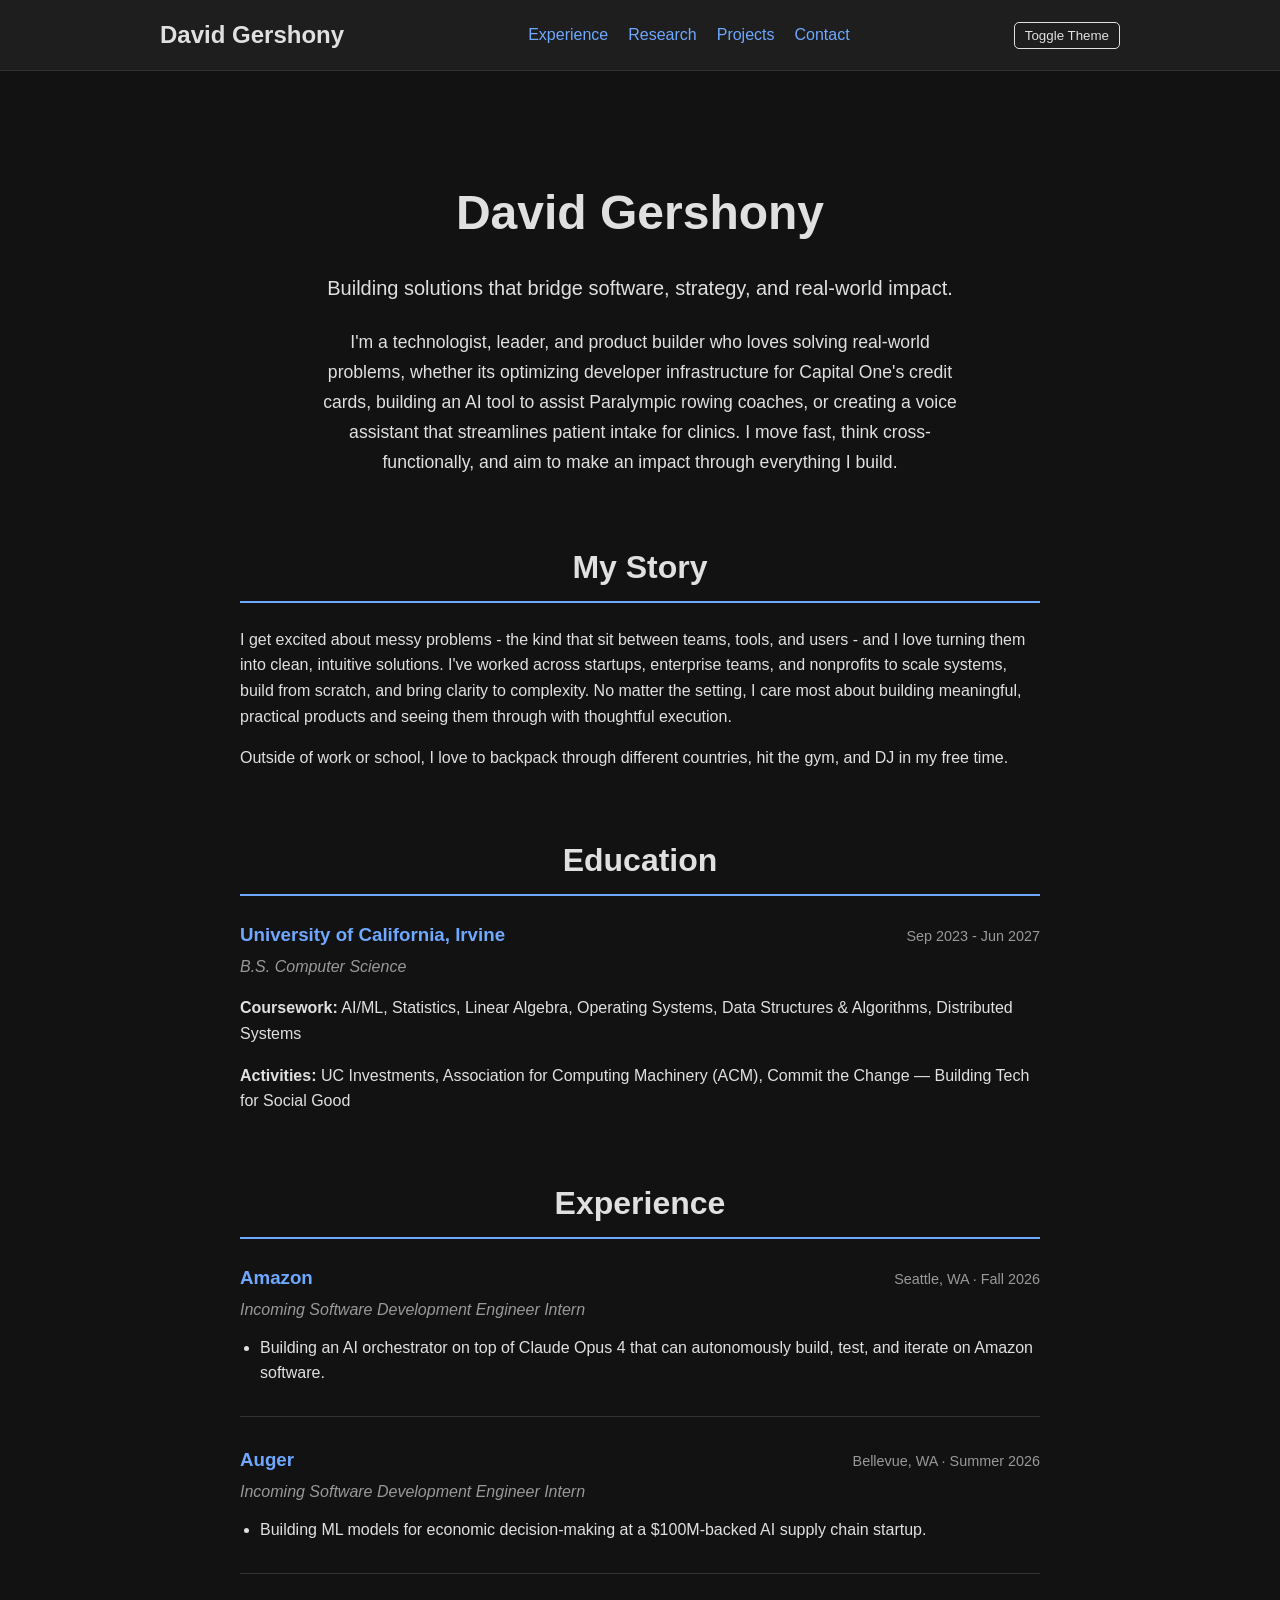
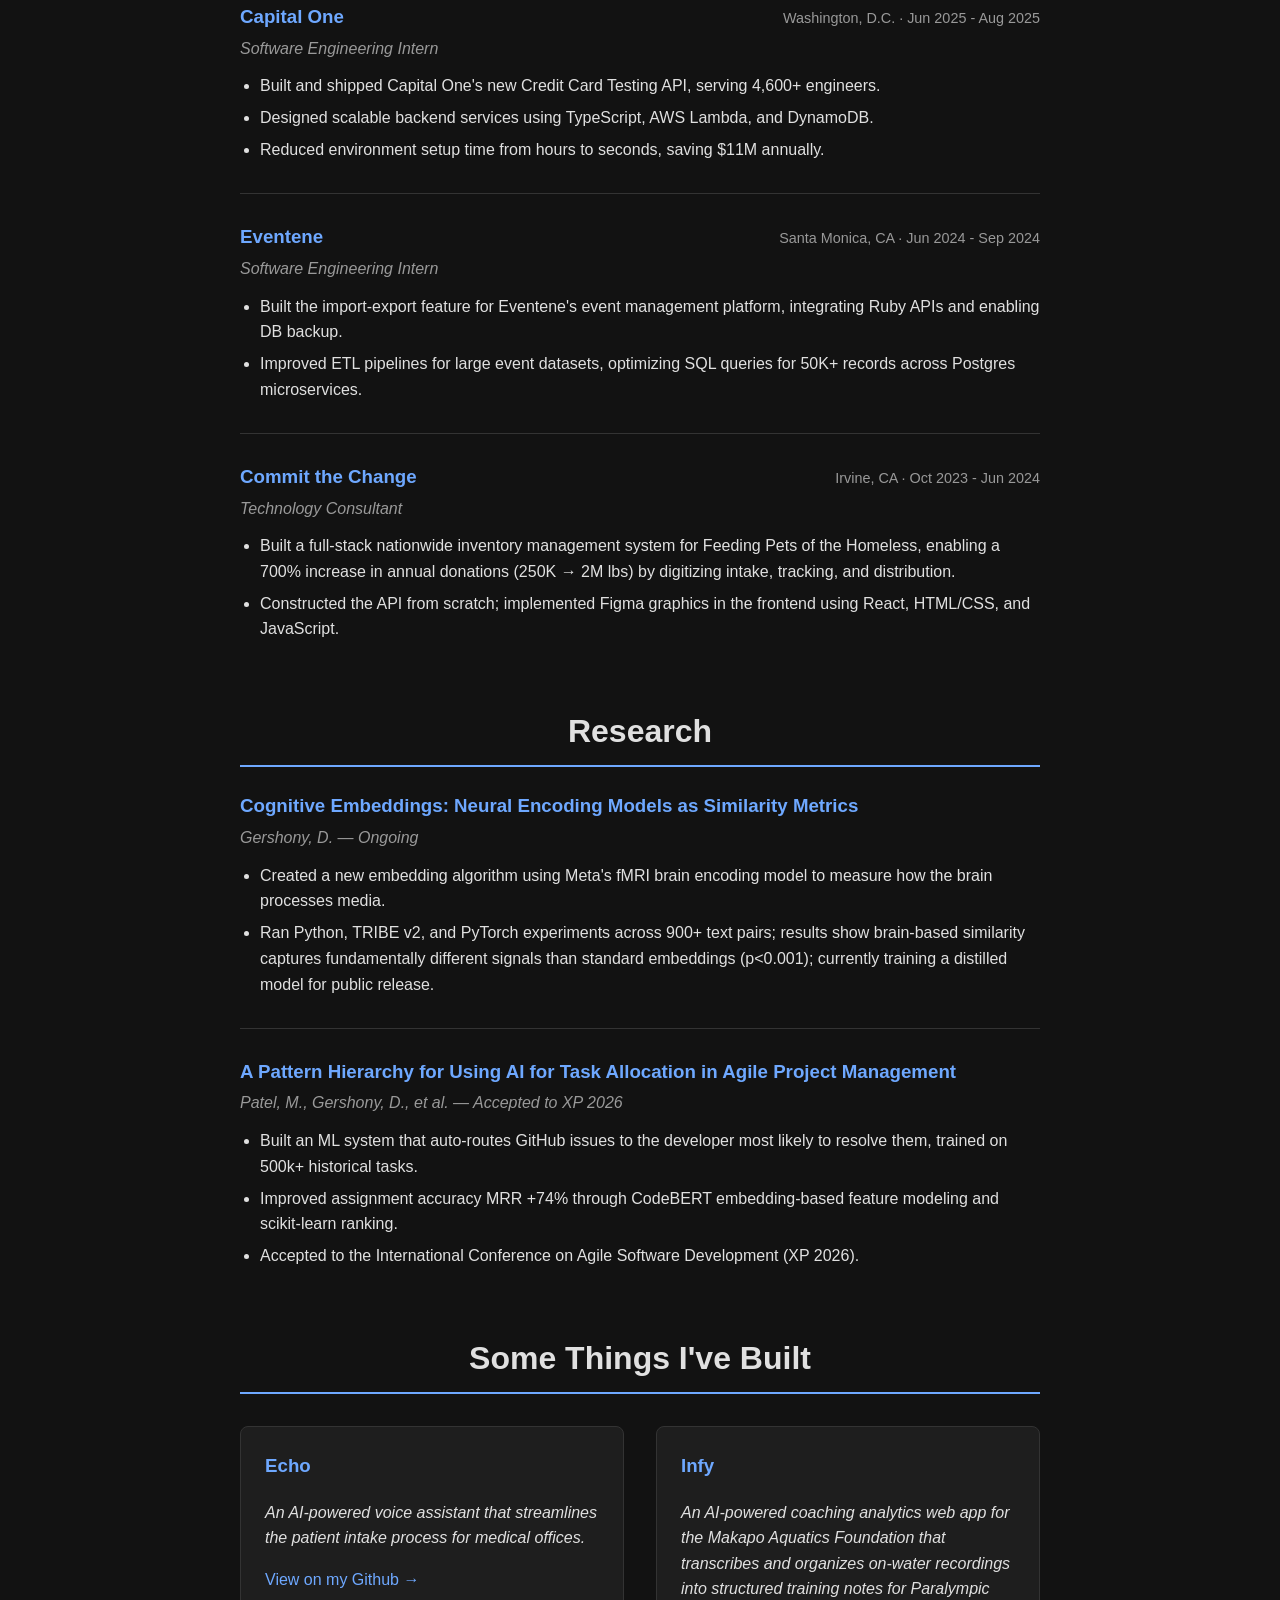
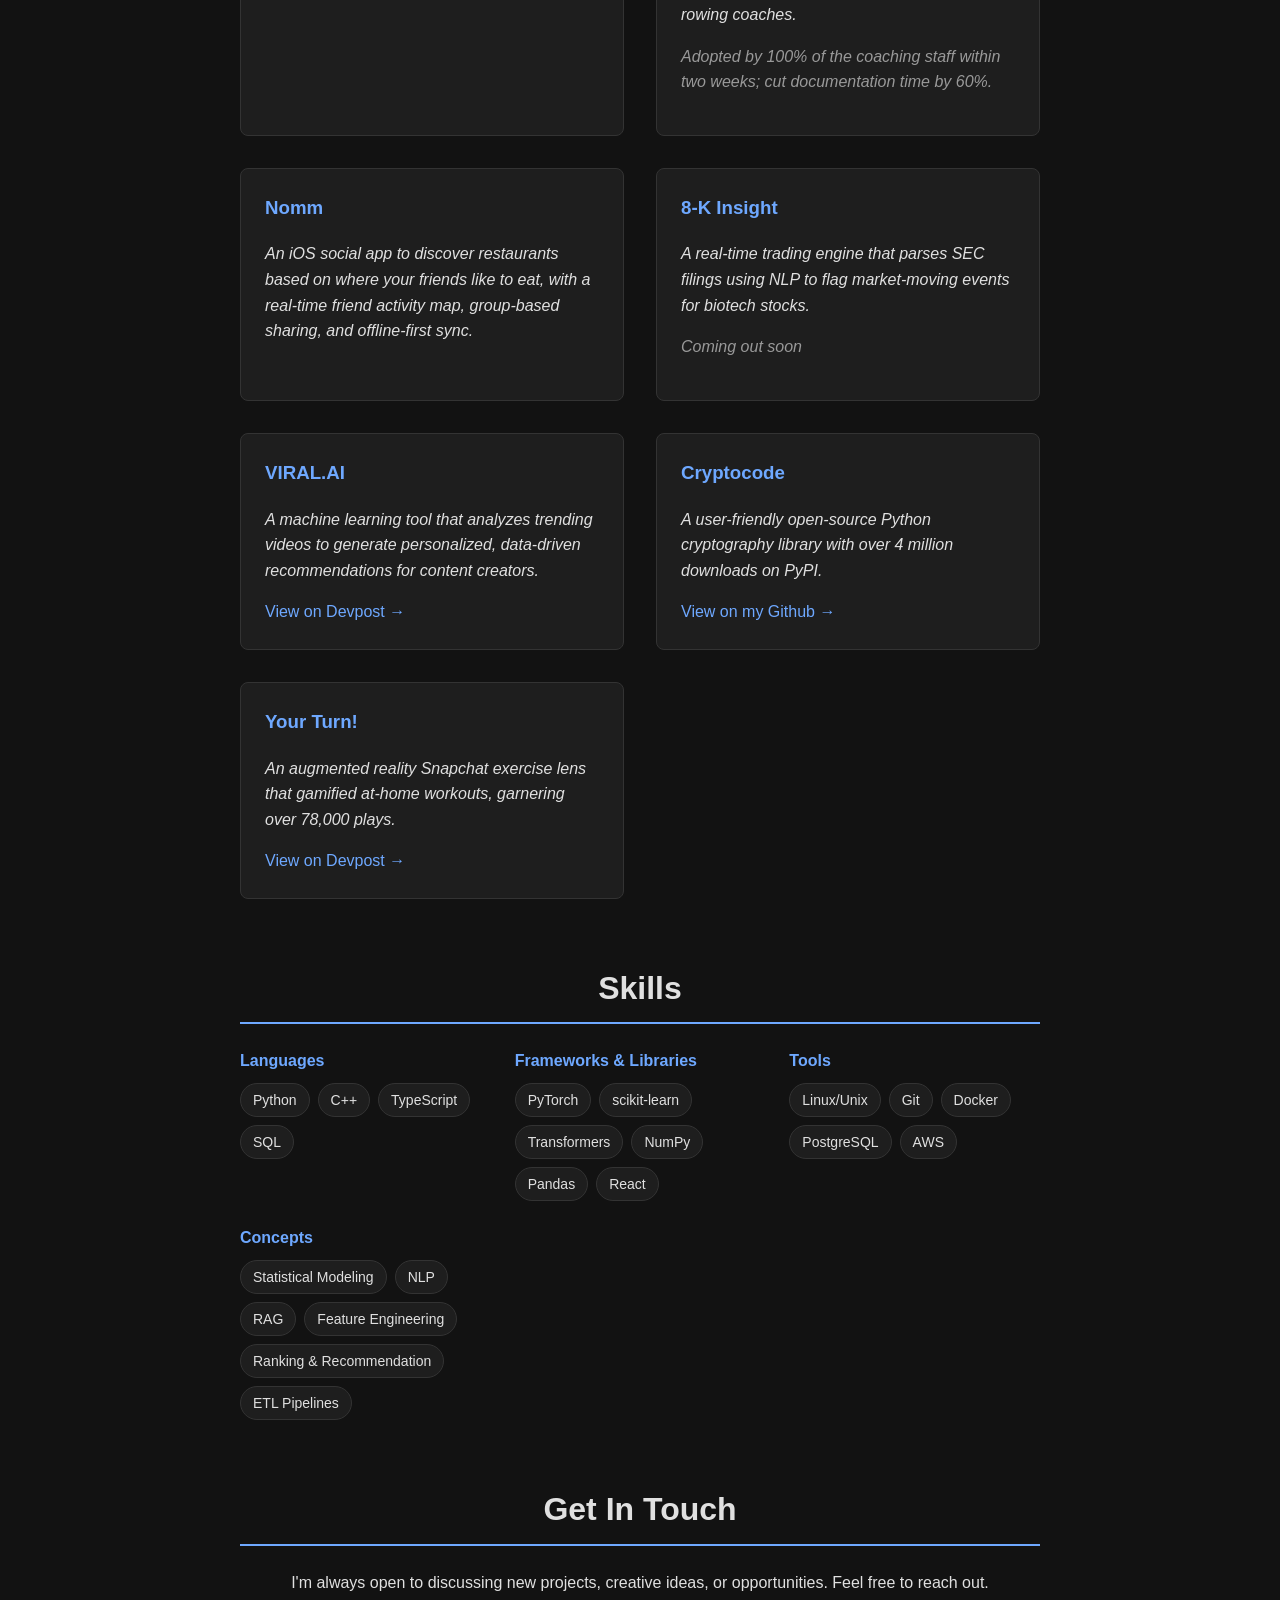
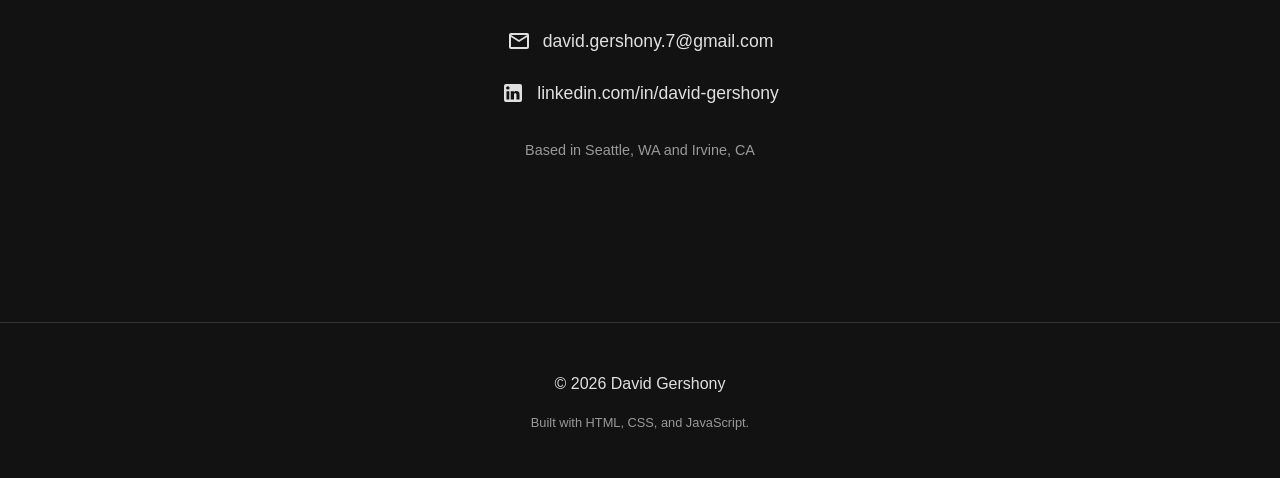
==== index.html @ 493a7b4f "add experience, research, skills sections and new project cards Co-Authored-By: Claude Opus 4.7 <nor" ====
<!DOCTYPE html>
<html lang="en" data-theme="dark">
<head>
    <meta charset="UTF-8">
    <meta name="viewport" content="width=device-width, initial-scale=1.0">
    <title>David Gershony | Home</title>
    <link rel="stylesheet" href="style.css">
</head>
<body>
    <header class="header">
        <div class="container">
            <a href="index.html" class="logo">David Gershony</a>
            <nav class="nav">
                <ul>
                    <li><a href="#experience">Experience</a></li>
                    <li><a href="#research">Research</a></li>
                    <li><a href="#projects">Projects</a></li>
                    <li><a href="#contact">Contact</a></li>
                </ul>
            </nav>
            <button id="theme-toggle" class="theme-toggle">Toggle Theme</button>
        </div>
    </header>

    <main>
        <div class="container">
            <section class="hero">
                <h1>David Gershony</h1>
                <p class="tagline">Building solutions that bridge software, strategy, and real-world impact.</p>
                <p class="summary">
                    I'm a technologist, leader, and product builder who loves solving real-world problems, whether its optimizing developer infrastructure for Capital One's credit cards, building an AI tool to assist Paralympic rowing coaches, or creating a voice assistant that streamlines patient intake for clinics. I move fast, think cross-functionally, and aim to make an impact through everything I build.
                </p>
            </section>

            <section id="about" class="about-content">
                <h2 style="text-align: center;">My Story</h2>
                <p>
                    I get excited about messy problems - the kind that sit between teams, tools, and users - and I love turning them into clean, intuitive solutions. I've worked across startups, enterprise teams, and nonprofits to scale systems, build from scratch, and bring clarity to complexity. No matter the setting, I care most about building meaningful, practical products and seeing them through with thoughtful execution.
                </p>
                <p>
                    Outside of work or school, I love to backpack through different countries, hit the gym, and DJ in my free time.
                </p>
            </section>

            <section id="education" class="education-content">
                <h2 style="text-align: center;">Education</h2>
                <div class="entry">
                    <div class="entry-header">
                        <h3>University of California, Irvine</h3>
                        <span class="entry-meta">Sep 2023 - Jun 2027</span>
                    </div>
                    <p class="entry-subhead">B.S. Computer Science</p>
                    <p><strong>Coursework:</strong> AI/ML, Statistics, Linear Algebra, Operating Systems, Data Structures &amp; Algorithms, Distributed Systems</p>
                    <p><strong>Activities:</strong> UC Investments, Association for Computing Machinery (ACM), Commit the Change &mdash; Building Tech for Social Good</p>
                </div>
            </section>

            <section id="experience" class="experience-content">
                <h2 style="text-align: center;">Experience</h2>
                <div class="entry">
                    <div class="entry-header">
                        <h3>Amazon</h3>
                        <span class="entry-meta">Seattle, WA &middot; Fall 2026</span>
                    </div>
                    <p class="entry-subhead">Incoming Software Development Engineer Intern</p>
                    <ul>
                        <li>Building an AI orchestrator on top of Claude Opus 4 that can autonomously build, test, and iterate on Amazon software.</li>
                    </ul>
                </div>
                <div class="entry">
                    <div class="entry-header">
                        <h3>Auger</h3>
                        <span class="entry-meta">Bellevue, WA &middot; Summer 2026</span>
                    </div>
                    <p class="entry-subhead">Incoming Software Development Engineer Intern</p>
                    <ul>
                        <li>Building ML models for economic decision-making at a $100M-backed AI supply chain startup.</li>
                    </ul>
                </div>
                <div class="entry">
                    <div class="entry-header">
                        <h3>Capital One</h3>
                        <span class="entry-meta">Washington, D.C. &middot; Jun 2025 - Aug 2025</span>
                    </div>
                    <p class="entry-subhead">Software Engineering Intern</p>
                    <ul>
                        <li>Built and shipped Capital One's new Credit Card Testing API, serving 4,600+ engineers.</li>
                        <li>Designed scalable backend services using TypeScript, AWS Lambda, and DynamoDB.</li>
                        <li>Reduced environment setup time from hours to seconds, saving $11M annually.</li>
                    </ul>
                </div>
                <div class="entry">
                    <div class="entry-header">
                        <h3>Eventene</h3>
                        <span class="entry-meta">Santa Monica, CA &middot; Jun 2024 - Sep 2024</span>
                    </div>
                    <p class="entry-subhead">Software Engineering Intern</p>
                    <ul>
                        <li>Built the import-export feature for Eventene's event management platform, integrating Ruby APIs and enabling DB backup.</li>
                        <li>Improved ETL pipelines for large event datasets, optimizing SQL queries for 50K+ records across Postgres microservices.</li>
                    </ul>
                </div>
                <div class="entry">
                    <div class="entry-header">
                        <h3>Commit the Change</h3>
                        <span class="entry-meta">Irvine, CA &middot; Oct 2023 - Jun 2024</span>
                    </div>
                    <p class="entry-subhead">Technology Consultant</p>
                    <ul>
                        <li>Built a full-stack nationwide inventory management system for Feeding Pets of the Homeless, enabling a 700% increase in annual donations (250K &rarr; 2M lbs) by digitizing intake, tracking, and distribution.</li>
                        <li>Constructed the API from scratch; implemented Figma graphics in the frontend using React, HTML/CSS, and JavaScript.</li>
                    </ul>
                </div>
            </section>

            <section id="research" class="research-content">
                <h2 style="text-align: center;">Research</h2>
                <div class="entry">
                    <h3>Cognitive Embeddings: Neural Encoding Models as Similarity Metrics</h3>
                    <p class="entry-subhead">Gershony, D. &mdash; Ongoing</p>
                    <ul>
                        <li>Created a new embedding algorithm using Meta's fMRI brain encoding model to measure how the brain processes media.</li>
                        <li>Ran Python, TRIBE v2, and PyTorch experiments across 900+ text pairs; results show brain-based similarity captures fundamentally different signals than standard embeddings (p&lt;0.001); currently training a distilled model for public release.</li>
                    </ul>
                </div>
                <div class="entry">
                    <h3>A Pattern Hierarchy for Using AI for Task Allocation in Agile Project Management</h3>
                    <p class="entry-subhead">Patel, M., Gershony, D., et al. &mdash; Accepted to XP 2026</p>
                    <ul>
                        <li>Built an ML system that auto-routes GitHub issues to the developer most likely to resolve them, trained on 500k+ historical tasks.</li>
                        <li>Improved assignment accuracy MRR +74% through CodeBERT embedding-based feature modeling and scikit-learn ranking.</li>
                        <li>Accepted to the International Conference on Agile Software Development (XP 2026).</li>
                    </ul>
                </div>
            </section>

            <section id="projects" class="projects-content">
                <h2 style="text-align: center;">Some Things I've Built</h2>
                <div class="project-grid">
                    <div class="project-card">
                        <h3>Echo</h3>
                        <p class="impact">An AI-powered voice assistant that streamlines the patient intake process for medical offices.</p>
                        <a href="https://github.com/gdavid7/echo" target="_blank">View on my Github &rarr;</a>
                    </div>
                    <div class="project-card">
                        <h3>Infy</h3>
                        <p class="impact">An AI-powered coaching analytics web app for the Makapo Aquatics Foundation that transcribes and organizes on-water recordings into structured training notes for Paralympic rowing coaches.</p>
                        <p><em>Adopted by 100% of the coaching staff within two weeks; cut documentation time by 60%.</em></p>
                    </div>
                    <div class="project-card">
                        <h3>Nomm</h3>
                        <p class="impact">An iOS social app to discover restaurants based on where your friends like to eat, with a real-time friend activity map, group-based sharing, and offline-first sync.</p>
                    </div>
                    <div class="project-card">
                        <h3>8-K Insight</h3>
                        <p class="impact">A real-time trading engine that parses SEC filings using NLP to flag market-moving events for biotech stocks.</p>
                        <p><em>Coming out soon</em></p>
                    </div>
                    <div class="project-card">
                        <h3>VIRAL.AI</h3>
                        <p class="impact">A machine learning tool that analyzes trending videos to generate personalized, data-driven recommendations for content creators.</p>
                        <a href="https://devpost.com/software/viral-ai" target="_blank">View on Devpost &rarr;</a>
                    </div>
                    <div class="project-card">
                        <h3>Cryptocode</h3>
                        <p class="impact">A user-friendly open-source Python cryptography library with over 4 million downloads on PyPI.</p>
                        <a href="https://github.com/gdavid7/cryptocode" target="_blank">View on my Github &rarr;</a>
                    </div>
                    <div class="project-card">
                        <h3>Your Turn!</h3>
                        <p class="impact">An augmented reality Snapchat exercise lens that gamified at-home workouts, garnering over 78,000 plays.</p>
                        <a href="https://devpost.com/software/your-turn-t8azpw" target="_blank">View on Devpost &rarr;</a>
                    </div>
                </div>
            </section>

            <section id="skills" class="skills-content">
                <h2 style="text-align: center;">Skills</h2>
                <div class="skills-groups">
                    <div class="skills-group">
                        <h4>Languages</h4>
                        <div class="skill-tags">
                            <span class="skill-tag">Python</span>
                            <span class="skill-tag">C++</span>
                            <span class="skill-tag">TypeScript</span>
                            <span class="skill-tag">SQL</span>
                        </div>
                    </div>
                    <div class="skills-group">
                        <h4>Frameworks &amp; Libraries</h4>
                        <div class="skill-tags">
                            <span class="skill-tag">PyTorch</span>
                            <span class="skill-tag">scikit-learn</span>
                            <span class="skill-tag">Transformers</span>
                            <span class="skill-tag">NumPy</span>
                            <span class="skill-tag">Pandas</span>
                            <span class="skill-tag">React</span>
                        </div>
                    </div>
                    <div class="skills-group">
                        <h4>Tools</h4>
                        <div class="skill-tags">
                            <span class="skill-tag">Linux/Unix</span>
                            <span class="skill-tag">Git</span>
                            <span class="skill-tag">Docker</span>
                            <span class="skill-tag">PostgreSQL</span>
                            <span class="skill-tag">AWS</span>
                        </div>
                    </div>
                    <div class="skills-group">
                        <h4>Concepts</h4>
                        <div class="skill-tags">
                            <span class="skill-tag">Statistical Modeling</span>
                            <span class="skill-tag">NLP</span>
                            <span class="skill-tag">RAG</span>
                            <span class="skill-tag">Feature Engineering</span>
                            <span class="skill-tag">Ranking &amp; Recommendation</span>
                            <span class="skill-tag">ETL Pipelines</span>
                        </div>
                    </div>
                </div>
            </section>

            <section id="contact" class="contact-content" style="text-align: center;">
                <h2>Get In Touch</h2>
                <p>I'm always open to discussing new projects, creative ideas, or opportunities. Feel free to reach out.</p>
                <div class="contact-links">
                    <a href="mailto:david.gershony.7@gmail.com" class="contact-link" aria-label="Email">
                        <svg viewBox="0 0 24 24" fill="currentColor" width="24" height="24">
                            <path d="M22 6C22 4.9 21.1 4 20 4H4C2.9 4 2 4.9 2 6V18C2 19.1 2.9 20 4 20H20C21.1 20 22 19.1 22 18V6ZM20 6L12 11L4 6H20ZM20 18H4V8L12 13L20 8V18Z"></path>
                        </svg>
                        <span>david.gershony.7@gmail.com</span>
                    </a>
                    <a href="https://linkedin.com/in/david-gershony" target="_blank" class="contact-link" aria-label="LinkedIn">
                        <svg viewBox="0 0 24 24" fill="currentColor" width="24" height="24">
                            <path d="M19 3A2 2 0 0 1 21 5V19A2 2 0 0 1 19 21H5A2 2 0 0 1 3 19V5A2 2 0 0 1 5 3H19M18.5 18.5V13.2A3.26 3.26 0 0 0 15.24 9.94C14.39 9.94 13.4 10.46 13 11.18V10.13H9.75V18.5H13V13.57C13 12.8 13.44 12.25 14.2 12.25C14.96 12.25 15.5 12.8 15.5 13.57V18.5H18.5M6.88 8.56A1.68 1.68 0 0 0 8.56 6.88C8.56 6 7.76 5.19 6.88 5.19C6 5.19 5.19 6 5.19 6.88C5.19 7.76 6 8.56 6.88 8.56M8.27 18.5V10.13H5.5V18.5H8.27Z"></path>
                        </svg>
                        <span>linkedin.com/in/david-gershony</span>
                    </a>
                </div>
                <p class="based-in">Based in Seattle, WA and Irvine, CA</p>
            </section>
        </div>
    </main>

    <footer>
        <div class="container">
            <p>&copy; 2026 David Gershony</p>
            <p class="meta-footer">Built with HTML, CSS, and JavaScript.</p>
        </div>
    </footer>

    <script src="script.js"></script>
</body>
</html>
---- style.css ----
/* General Body Styles */
body {
    font-family: -apple-system, BlinkMacSystemFont, "Segoe UI", Roboto, "Helvetica Neue", Arial, sans-serif;
    line-height: 1.6;
    margin: 0;
    padding: 0;
    background-color: var(--bg-color);
    color: var(--text-color);
    transition: background-color 0.3s, color 0.3s;
}

/* Light/Dark Mode Color Variables */
:root {
    --bg-color: #ffffff;
    --text-color: #333333;
    --muted-text-color: #6c757d;
    --header-bg: #f8f9fa;
    --header-border: #dee2e6;
    --link-color: #007bff;
    --link-hover-color: #0056b3;
    --card-bg: #ffffff;
    --card-border: #e9ecef;
}

[data-theme="dark"] {
    --bg-color: #121212;
    --text-color: #e0e0e0;
    --muted-text-color: #999999;
    --header-bg: #1e1e1e;
    --header-border: #333333;
    --link-color: #6ea8ff;
    --link-hover-color: #9ecaff;
    --card-bg: #1e1e1e;
    --card-border: #333333;
}

/* Container */
.container {
    max-width: 960px;
    margin: 0 auto;
    padding: 0 20px;
}

/* Header and Navigation */
.header {
    background-color: var(--header-bg);
    border-bottom: 1px solid var(--header-border);
    padding: 1rem 0;
    position: sticky;
    top: 0;
    z-index: 1000;
}

.header .container {
    display: flex;
    justify-content: space-between;
    align-items: center;
}

.logo {
    font-size: 1.5rem;
    font-weight: bold;
    text-decoration: none;
    color: var(--text-color);
}

.nav ul {
    margin: 0;
    padding: 0;
    list-style: none;
    display: flex;
}

.nav li {
    margin-left: 20px;
}

.nav a {
    text-decoration: none;
    color: var(--link-color);
    font-weight: 500;
    transition: color 0.2s;
}

.nav a:hover,
.nav a.active {
    color: var(--link-hover-color);
    text-decoration: underline;
}

/* Theme Toggle */
.theme-toggle {
    background: none;
    border: 1px solid var(--text-color);
    color: var(--text-color);
    cursor: pointer;
    border-radius: 5px;
    padding: 5px 10px;
}

/* Main Content */
main {
    padding: 4rem 0;
}

.hero {
    text-align: center;
    max-width: 700px;
    margin: 0 auto;
}

.hero h1 {
    font-size: 3rem;
    margin-bottom: 0.5rem;
}

.hero .tagline {
    font-size: 1.25rem;
    font-weight: 300;
    color: var(--text-color);
    margin-bottom: 1.5rem;
}

.hero .summary {
    font-size: 1.1rem;
    line-height: 1.7;
    max-width: 650px;
    margin-left: auto;
    margin-right: auto;
}

/* Project Cards */
.project-grid {
    display: grid;
    grid-template-columns: repeat(auto-fit, minmax(300px, 1fr));
    gap: 2rem;
    margin-top: 2rem;
}

.project-card {
    background-color: var(--card-bg);
    border: 1px solid var(--card-border);
    border-radius: 8px;
    padding: 1.5rem;
    transition: transform 0.2s, box-shadow 0.2s;
}

.project-card:hover {
    transform: translateY(-5px);
    box-shadow: 0 4px 12px rgba(0,0,0,0.1);
}

.project-card h3 {
    margin-top: 0;
    color: var(--link-color);
}

.project-card .impact {
    font-style: italic;
    margin-bottom: 1rem;
}

.project-card a {
    text-decoration: none;
    color: var(--link-color);
}

.project-card p > em {
    color: var(--muted-text-color);
}

/* Section layout */
.about-content,
.projects-content,
.contact-content,
.education-content,
.experience-content,
.research-content,
.skills-content {
    max-width: 800px;
    margin: 4rem auto;
}

.about-content h2,
.projects-content h2,
.contact-content h2,
.education-content h2,
.experience-content h2,
.research-content h2,
.skills-content h2 {
    font-size: 2rem;
    border-bottom: 2px solid var(--link-color);
    padding-bottom: 0.5rem;
    margin-bottom: 1.5rem;
}

/* Education / Experience / Research entries */
.entry {
    margin-bottom: 1.75rem;
    padding-bottom: 1.5rem;
    border-bottom: 1px solid var(--card-border);
}

.entry:last-child {
    border-bottom: none;
    margin-bottom: 0;
    padding-bottom: 0;
}

.entry-header {
    display: flex;
    justify-content: space-between;
    align-items: baseline;
    flex-wrap: wrap;
    gap: 0.5rem;
}

.entry-header h3,
.entry > h3 {
    margin: 0;
    color: var(--link-color);
}

.entry-meta {
    font-size: 0.9rem;
    color: var(--muted-text-color);
}

.entry-subhead {
    font-style: italic;
    margin: 0.25rem 0 0.75rem;
    color: var(--muted-text-color);
}

.entry ul {
    margin: 0.5rem 0 0;
    padding-left: 1.25rem;
}

.entry li {
    margin-bottom: 0.4rem;
}

/* Skills */
.skills-groups {
    display: grid;
    grid-template-columns: repeat(auto-fit, minmax(220px, 1fr));
    gap: 1.5rem;
}

.skills-group h4 {
    margin: 0 0 0.6rem;
    color: var(--link-color);
    font-size: 1rem;
}

.skill-tags {
    display: flex;
    flex-wrap: wrap;
    gap: 0.5rem;
}

.skill-tag {
    background-color: var(--card-bg);
    border: 1px solid var(--card-border);
    border-radius: 999px;
    padding: 0.3rem 0.75rem;
    font-size: 0.875rem;
    color: var(--text-color);
}

/* Contact Section with Logos */
.contact-links {
    margin-top: 2rem;
    display: flex;
    flex-direction: column;
    align-items: center;
    gap: 1.5rem;
}

.contact-link {
    display: inline-flex;
    align-items: center;
    gap: 0.75rem;
    text-decoration: none;
    color: var(--text-color);
    font-size: 1.1rem;
    transition: color 0.2s;
}

.contact-link:hover {
    color: var(--link-color);
}

.contact-link:hover svg {
    fill: var(--link-color);
}

.contact-link svg {
    fill: var(--text-color);
    transition: fill 0.2s;
}

.based-in {
    margin-top: 2rem;
    font-size: 0.9rem;
    color: var(--muted-text-color);
}

/* Hide old form styles */
.contact-form {
    display: none;
}

/* Footer */
footer {
    text-align: center;
    padding: 2rem 0;
    margin-top: 2rem;
    border-top: 1px solid var(--header-border);
}

.meta-footer {
    font-size: 0.8rem;
    color: var(--muted-text-color);
    margin-top: 0.5rem;
}

/* Mobile Responsiveness */
@media (max-width: 768px) {
    .header .container {
        flex-direction: column;
    }

    .nav ul {
        margin-top: 1rem;
    }
    
    .hero h1 {
        font-size: 2.5rem;
    }
}
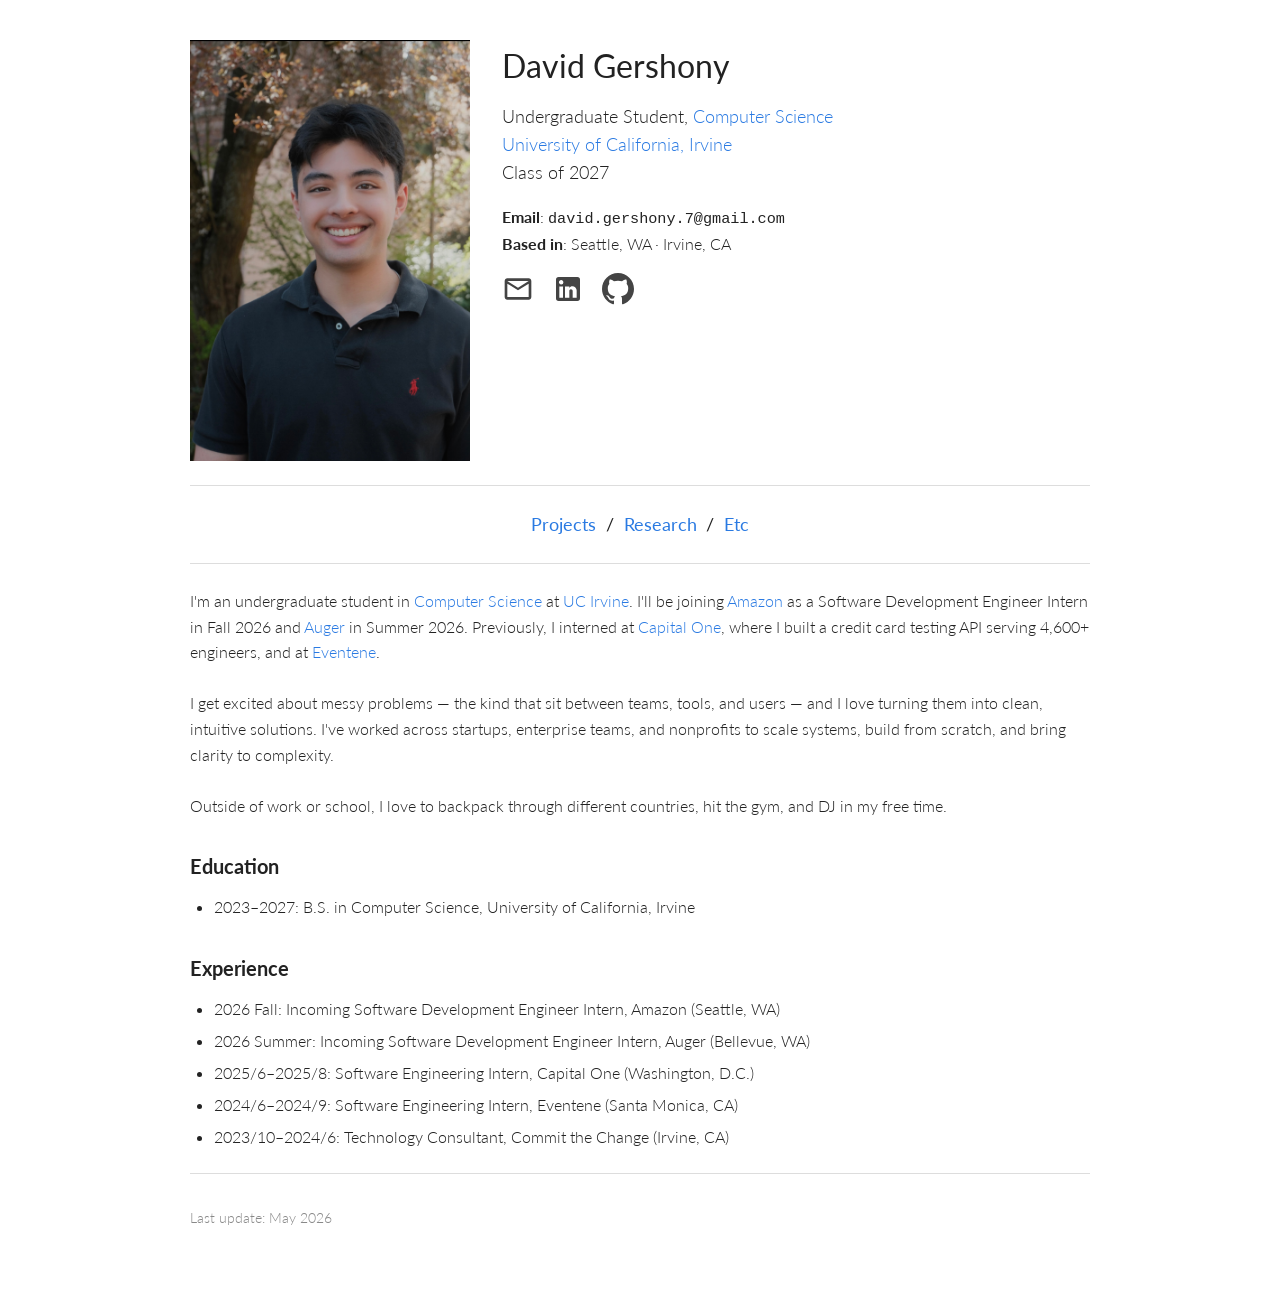
==== commit c632616e: "redesign site to academic homepage format Two-column header with photo and contact info, horizontal " ====
--- a/index.html
+++ b/index.html
@@ -1,255 +1,81 @@
 <!DOCTYPE html>
-<html lang="en" data-theme="dark">
+<html lang="en">
 <head>
     <meta charset="UTF-8">
     <meta name="viewport" content="width=device-width, initial-scale=1.0">
-    <title>David Gershony | Home</title>
+    <title>David Gershony</title>
+    <meta name="author" content="David Gershony">
+    <meta name="description" content="Homepage of David Gershony">
+    <link href="https://fonts.googleapis.com/css?family=Lato:300,400,700" rel="stylesheet">
     <link rel="stylesheet" href="style.css">
 </head>
 <body>
-    <header class="header">
-        <div class="container">
-            <a href="index.html" class="logo">David Gershony</a>
-            <nav class="nav">
-                <ul>
-                    <li><a href="#experience">Experience</a></li>
-                    <li><a href="#research">Research</a></li>
-                    <li><a href="#projects">Projects</a></li>
-                    <li><a href="#contact">Contact</a></li>
-                </ul>
-            </nav>
-            <button id="theme-toggle" class="theme-toggle">Toggle Theme</button>
+<div class="container">
+
+<div class="header">
+    <div class="header-photo">
+        <img src="images/headshot.jpg" alt="David Gershony">
+    </div>
+    <div class="header-info">
+        <h1>David Gershony</h1>
+        <p class="position">
+            Undergraduate Student, <a href="https://www.cs.uci.edu/">Computer Science</a><br>
+            <a href="https://uci.edu/">University of California, Irvine</a><br>
+            Class of 2027
+        </p>
+        <p>
+            <b>Email</b>: <tt>david.gershony.7@gmail.com</tt><br>
+            <b>Based in</b>: Seattle, WA &middot; Irvine, CA
+        </p>
+        <div class="social-icons">
+            <a href="mailto:david.gershony.7@gmail.com" aria-label="Email" title="Email">
+                <svg viewBox="0 0 24 24"><path d="M22 6C22 4.9 21.1 4 20 4H4C2.9 4 2 4.9 2 6V18C2 19.1 2.9 20 4 20H20C21.1 20 22 19.1 22 18V6ZM20 6L12 11L4 6H20ZM20 18H4V8L12 13L20 8V18Z"/></svg>
+            </a>
+            <a href="https://linkedin.com/in/david-gershony" target="_blank" aria-label="LinkedIn" title="LinkedIn">
+                <svg viewBox="0 0 24 24"><path d="M19 3A2 2 0 0 1 21 5V19A2 2 0 0 1 19 21H5A2 2 0 0 1 3 19V5A2 2 0 0 1 5 3H19M18.5 18.5V13.2A3.26 3.26 0 0 0 15.24 9.94C14.39 9.94 13.4 10.46 13 11.18V10.13H9.75V18.5H13V13.57C13 12.8 13.44 12.25 14.2 12.25C14.96 12.25 15.5 12.8 15.5 13.57V18.5H18.5M6.88 8.56A1.68 1.68 0 0 0 8.56 6.88C8.56 6 7.76 5.19 6.88 5.19C6 5.19 5.19 6 5.19 6.88C5.19 7.76 6 8.56 6.88 8.56M8.27 18.5V10.13H5.5V18.5H8.27Z"/></svg>
+            </a>
+            <a href="https://github.com/gdavid7" target="_blank" aria-label="GitHub" title="GitHub">
+                <svg viewBox="0 0 24 24"><path d="M12 0c-6.626 0-12 5.373-12 12 0 5.302 3.438 9.8 8.207 11.387.599.111.793-.261.793-.577v-2.234c-3.338.726-4.033-1.416-4.033-1.416-.546-1.387-1.333-1.756-1.333-1.756-1.089-.745.083-.729.083-.729 1.205.084 1.839 1.237 1.839 1.237 1.07 1.834 2.807 1.304 3.492.997.107-.775.418-1.305.762-1.604-2.665-.305-5.467-1.334-5.467-5.931 0-1.311.469-2.381 1.236-3.221-.124-.303-.535-1.524.117-3.176 0 0 1.008-.322 3.301 1.23.957-.266 1.983-.399 3.003-.404 1.02.005 2.047.138 3.006.404 2.291-1.552 3.297-1.23 3.297-1.23.653 1.653.242 2.874.118 3.176.77.84 1.235 1.911 1.235 3.221 0 4.609-2.807 5.624-5.479 5.921.43.372.823 1.102.823 2.222v3.293c0 .319.192.694.801.576 4.765-1.589 8.199-6.086 8.199-11.386 0-6.627-5.373-12-12-12z"/></svg>
+            </a>
         </div>
-    </header>
+    </div>
+</div>
 
-    <main>
-        <div class="container">
-            <section class="hero">
-                <h1>David Gershony</h1>
-                <p class="tagline">Building solutions that bridge software, strategy, and real-world impact.</p>
-                <p class="summary">
-                    I'm a technologist, leader, and product builder who loves solving real-world problems, whether its optimizing developer infrastructure for Capital One's credit cards, building an AI tool to assist Paralympic rowing coaches, or creating a voice assistant that streamlines patient intake for clinics. I move fast, think cross-functionally, and aim to make an impact through everything I build.
-                </p>
-            </section>
+<hr/>
+<nav class="section-nav">
+    <h3>
+        <a href="projects.html">Projects</a> /
+        <a href="research.html">Research</a> /
+        <a href="etc.html">Etc</a>
+    </h3>
+</nav>
+<hr/>
 
-            <section id="about" class="about-content">
-                <h2 style="text-align: center;">My Story</h2>
-                <p>
-                    I get excited about messy problems - the kind that sit between teams, tools, and users - and I love turning them into clean, intuitive solutions. I've worked across startups, enterprise teams, and nonprofits to scale systems, build from scratch, and bring clarity to complexity. No matter the setting, I care most about building meaningful, practical products and seeing them through with thoughtful execution.
-                </p>
-                <p>
-                    Outside of work or school, I love to backpack through different countries, hit the gym, and DJ in my free time.
-                </p>
-            </section>
+<p>
+I'm an undergraduate student in <a href="https://www.cs.uci.edu/">Computer Science</a> at <a href="https://uci.edu/">UC Irvine</a>. I'll be joining <a href="https://www.amazon.jobs/">Amazon</a> as a Software Development Engineer Intern in Fall 2026 and <a href="https://www.auger.ai/">Auger</a> in Summer 2026. Previously, I interned at <a href="https://www.capitalone.com/">Capital One</a>, where I built a credit card testing API serving 4,600+ engineers, and at <a href="https://www.eventene.com/">Eventene</a>.
+<br><br>
+I get excited about messy problems &mdash; the kind that sit between teams, tools, and users &mdash; and I love turning them into clean, intuitive solutions. I've worked across startups, enterprise teams, and nonprofits to scale systems, build from scratch, and bring clarity to complexity.
+<br><br>
+Outside of work or school, I love to backpack through different countries, hit the gym, and DJ in my free time.
+</p>
 
-            <section id="education" class="education-content">
-                <h2 style="text-align: center;">Education</h2>
-                <div class="entry">
-                    <div class="entry-header">
-                        <h3>University of California, Irvine</h3>
-                        <span class="entry-meta">Sep 2023 - Jun 2027</span>
-                    </div>
-                    <p class="entry-subhead">B.S. Computer Science</p>
-                    <p><strong>Coursework:</strong> AI/ML, Statistics, Linear Algebra, Operating Systems, Data Structures &amp; Algorithms, Distributed Systems</p>
-                    <p><strong>Activities:</strong> UC Investments, Association for Computing Machinery (ACM), Commit the Change &mdash; Building Tech for Social Good</p>
-                </div>
-            </section>
+<h3 id="education">Education</h3>
+<ul>
+    <li>2023&ndash;2027: B.S. in Computer Science, University of California, Irvine</li>
+</ul>
 
-            <section id="experience" class="experience-content">
-                <h2 style="text-align: center;">Experience</h2>
-                <div class="entry">
-                    <div class="entry-header">
-                        <h3>Amazon</h3>
-                        <span class="entry-meta">Seattle, WA &middot; Fall 2026</span>
-                    </div>
-                    <p class="entry-subhead">Incoming Software Development Engineer Intern</p>
-                    <ul>
-                        <li>Building an AI orchestrator on top of Claude Opus 4 that can autonomously build, test, and iterate on Amazon software.</li>
-                    </ul>
-                </div>
-                <div class="entry">
-                    <div class="entry-header">
-                        <h3>Auger</h3>
-                        <span class="entry-meta">Bellevue, WA &middot; Summer 2026</span>
-                    </div>
-                    <p class="entry-subhead">Incoming Software Development Engineer Intern</p>
-                    <ul>
-                        <li>Building ML models for economic decision-making at a $100M-backed AI supply chain startup.</li>
-                    </ul>
-                </div>
-                <div class="entry">
-                    <div class="entry-header">
-                        <h3>Capital One</h3>
-                        <span class="entry-meta">Washington, D.C. &middot; Jun 2025 - Aug 2025</span>
-                    </div>
-                    <p class="entry-subhead">Software Engineering Intern</p>
-                    <ul>
-                        <li>Built and shipped Capital One's new Credit Card Testing API, serving 4,600+ engineers.</li>
-                        <li>Designed scalable backend services using TypeScript, AWS Lambda, and DynamoDB.</li>
-                        <li>Reduced environment setup time from hours to seconds, saving $11M annually.</li>
-                    </ul>
-                </div>
-                <div class="entry">
-                    <div class="entry-header">
-                        <h3>Eventene</h3>
-                        <span class="entry-meta">Santa Monica, CA &middot; Jun 2024 - Sep 2024</span>
-                    </div>
-                    <p class="entry-subhead">Software Engineering Intern</p>
-                    <ul>
-                        <li>Built the import-export feature for Eventene's event management platform, integrating Ruby APIs and enabling DB backup.</li>
-                        <li>Improved ETL pipelines for large event datasets, optimizing SQL queries for 50K+ records across Postgres microservices.</li>
-                    </ul>
-                </div>
-                <div class="entry">
-                    <div class="entry-header">
-                        <h3>Commit the Change</h3>
-                        <span class="entry-meta">Irvine, CA &middot; Oct 2023 - Jun 2024</span>
-                    </div>
-                    <p class="entry-subhead">Technology Consultant</p>
-                    <ul>
-                        <li>Built a full-stack nationwide inventory management system for Feeding Pets of the Homeless, enabling a 700% increase in annual donations (250K &rarr; 2M lbs) by digitizing intake, tracking, and distribution.</li>
-                        <li>Constructed the API from scratch; implemented Figma graphics in the frontend using React, HTML/CSS, and JavaScript.</li>
-                    </ul>
-                </div>
-            </section>
+<h3 id="experience">Experience</h3>
+<ul>
+    <li>2026 Fall: Incoming Software Development Engineer Intern, Amazon (Seattle, WA)</li>
+    <li>2026 Summer: Incoming Software Development Engineer Intern, Auger (Bellevue, WA)</li>
+    <li>2025/6&ndash;2025/8: Software Engineering Intern, Capital One (Washington, D.C.)</li>
+    <li>2024/6&ndash;2024/9: Software Engineering Intern, Eventene (Santa Monica, CA)</li>
+    <li>2023/10&ndash;2024/6: Technology Consultant, Commit the Change (Irvine, CA)</li>
+</ul>
 
-            <section id="research" class="research-content">
-                <h2 style="text-align: center;">Research</h2>
-                <div class="entry">
-                    <h3>Cognitive Embeddings: Neural Encoding Models as Similarity Metrics</h3>
-                    <p class="entry-subhead">Gershony, D. &mdash; Ongoing</p>
-                    <ul>
-                        <li>Created a new embedding algorithm using Meta's fMRI brain encoding model to measure how the brain processes media.</li>
-                        <li>Ran Python, TRIBE v2, and PyTorch experiments across 900+ text pairs; results show brain-based similarity captures fundamentally different signals than standard embeddings (p&lt;0.001); currently training a distilled model for public release.</li>
-                    </ul>
-                </div>
-                <div class="entry">
-                    <h3>A Pattern Hierarchy for Using AI for Task Allocation in Agile Project Management</h3>
-                    <p class="entry-subhead">Patel, M., Gershony, D., et al. &mdash; Accepted to XP 2026</p>
-                    <ul>
-                        <li>Built an ML system that auto-routes GitHub issues to the developer most likely to resolve them, trained on 500k+ historical tasks.</li>
-                        <li>Improved assignment accuracy MRR +74% through CodeBERT embedding-based feature modeling and scikit-learn ranking.</li>
-                        <li>Accepted to the International Conference on Agile Software Development (XP 2026).</li>
-                    </ul>
-                </div>
-            </section>
+<hr/>
+<p class="last-update">Last update: May 2026</p>
 
-            <section id="projects" class="projects-content">
-                <h2 style="text-align: center;">Some Things I've Built</h2>
-                <div class="project-grid">
-                    <div class="project-card">
-                        <h3>Echo</h3>
-                        <p class="impact">An AI-powered voice assistant that streamlines the patient intake process for medical offices.</p>
-                        <a href="https://github.com/gdavid7/echo" target="_blank">View on my Github &rarr;</a>
-                    </div>
-                    <div class="project-card">
-                        <h3>Infy</h3>
-                        <p class="impact">An AI-powered coaching analytics web app for the Makapo Aquatics Foundation that transcribes and organizes on-water recordings into structured training notes for Paralympic rowing coaches.</p>
-                        <p><em>Adopted by 100% of the coaching staff within two weeks; cut documentation time by 60%.</em></p>
-                    </div>
-                    <div class="project-card">
-                        <h3>Nomm</h3>
-                        <p class="impact">An iOS social app to discover restaurants based on where your friends like to eat, with a real-time friend activity map, group-based sharing, and offline-first sync.</p>
-                    </div>
-                    <div class="project-card">
-                        <h3>8-K Insight</h3>
-                        <p class="impact">A real-time trading engine that parses SEC filings using NLP to flag market-moving events for biotech stocks.</p>
-                        <p><em>Coming out soon</em></p>
-                    </div>
-                    <div class="project-card">
-                        <h3>VIRAL.AI</h3>
-                        <p class="impact">A machine learning tool that analyzes trending videos to generate personalized, data-driven recommendations for content creators.</p>
-                        <a href="https://devpost.com/software/viral-ai" target="_blank">View on Devpost &rarr;</a>
-                    </div>
-                    <div class="project-card">
-                        <h3>Cryptocode</h3>
-                        <p class="impact">A user-friendly open-source Python cryptography library with over 4 million downloads on PyPI.</p>
-                        <a href="https://github.com/gdavid7/cryptocode" target="_blank">View on my Github &rarr;</a>
-                    </div>
-                    <div class="project-card">
-                        <h3>Your Turn!</h3>
-                        <p class="impact">An augmented reality Snapchat exercise lens that gamified at-home workouts, garnering over 78,000 plays.</p>
-                        <a href="https://devpost.com/software/your-turn-t8azpw" target="_blank">View on Devpost &rarr;</a>
-                    </div>
-                </div>
-            </section>
-
-            <section id="skills" class="skills-content">
-                <h2 style="text-align: center;">Skills</h2>
-                <div class="skills-groups">
-                    <div class="skills-group">
-                        <h4>Languages</h4>
-                        <div class="skill-tags">
-                            <span class="skill-tag">Python</span>
-                            <span class="skill-tag">C++</span>
-                            <span class="skill-tag">TypeScript</span>
-                            <span class="skill-tag">SQL</span>
-                        </div>
-                    </div>
-                    <div class="skills-group">
-                        <h4>Frameworks &amp; Libraries</h4>
-                        <div class="skill-tags">
-                            <span class="skill-tag">PyTorch</span>
-                            <span class="skill-tag">scikit-learn</span>
-                            <span class="skill-tag">Transformers</span>
-                            <span class="skill-tag">NumPy</span>
-                            <span class="skill-tag">Pandas</span>
-                            <span class="skill-tag">React</span>
-                        </div>
-                    </div>
-                    <div class="skills-group">
-                        <h4>Tools</h4>
-                        <div class="skill-tags">
-                            <span class="skill-tag">Linux/Unix</span>
-                            <span class="skill-tag">Git</span>
-                            <span class="skill-tag">Docker</span>
-                            <span class="skill-tag">PostgreSQL</span>
-                            <span class="skill-tag">AWS</span>
-                        </div>
-                    </div>
-                    <div class="skills-group">
-                        <h4>Concepts</h4>
-                        <div class="skill-tags">
-                            <span class="skill-tag">Statistical Modeling</span>
-                            <span class="skill-tag">NLP</span>
-                            <span class="skill-tag">RAG</span>
-                            <span class="skill-tag">Feature Engineering</span>
-                            <span class="skill-tag">Ranking &amp; Recommendation</span>
-                            <span class="skill-tag">ETL Pipelines</span>
-                        </div>
-                    </div>
-                </div>
-            </section>
-
-            <section id="contact" class="contact-content" style="text-align: center;">
-                <h2>Get In Touch</h2>
-                <p>I'm always open to discussing new projects, creative ideas, or opportunities. Feel free to reach out.</p>
-                <div class="contact-links">
-                    <a href="mailto:david.gershony.7@gmail.com" class="contact-link" aria-label="Email">
-                        <svg viewBox="0 0 24 24" fill="currentColor" width="24" height="24">
-                            <path d="M22 6C22 4.9 21.1 4 20 4H4C2.9 4 2 4.9 2 6V18C2 19.1 2.9 20 4 20H20C21.1 20 22 19.1 22 18V6ZM20 6L12 11L4 6H20ZM20 18H4V8L12 13L20 8V18Z"></path>
-                        </svg>
-                        <span>david.gershony.7@gmail.com</span>
-                    </a>
-                    <a href="https://linkedin.com/in/david-gershony" target="_blank" class="contact-link" aria-label="LinkedIn">
-                        <svg viewBox="0 0 24 24" fill="currentColor" width="24" height="24">
-                            <path d="M19 3A2 2 0 0 1 21 5V19A2 2 0 0 1 19 21H5A2 2 0 0 1 3 19V5A2 2 0 0 1 5 3H19M18.5 18.5V13.2A3.26 3.26 0 0 0 15.24 9.94C14.39 9.94 13.4 10.46 13 11.18V10.13H9.75V18.5H13V13.57C13 12.8 13.44 12.25 14.2 12.25C14.96 12.25 15.5 12.8 15.5 13.57V18.5H18.5M6.88 8.56A1.68 1.68 0 0 0 8.56 6.88C8.56 6 7.76 5.19 6.88 5.19C6 5.19 5.19 6 5.19 6.88C5.19 7.76 6 8.56 6.88 8.56M8.27 18.5V10.13H5.5V18.5H8.27Z"></path>
-                        </svg>
-                        <span>linkedin.com/in/david-gershony</span>
-                    </a>
-                </div>
-                <p class="based-in">Based in Seattle, WA and Irvine, CA</p>
-            </section>
-        </div>
-    </main>
-
-    <footer>
-        <div class="container">
-            <p>&copy; 2026 David Gershony</p>
-            <p class="meta-footer">Built with HTML, CSS, and JavaScript.</p>
-        </div>
-    </footer>
-
-    <script src="script.js"></script>
+</div>
 </body>
 </html>
--- a/style.css
+++ b/style.css
@@ -1,342 +1,177 @@
-/* General Body Styles */
 body {
-    font-family: -apple-system, BlinkMacSystemFont, "Segoe UI", Roboto, "Helvetica Neue", Arial, sans-serif;
+    font-family: 'Lato', -apple-system, BlinkMacSystemFont, "Segoe UI", Roboto, sans-serif;
+    font-weight: 300;
+    font-size: 16px;
     line-height: 1.6;
+    color: #222;
+    background: #fff;
     margin: 0;
     padding: 0;
-    background-color: var(--bg-color);
-    color: var(--text-color);
-    transition: background-color 0.3s, color 0.3s;
 }
 
-/* Light/Dark Mode Color Variables */
-:root {
-    --bg-color: #ffffff;
-    --text-color: #333333;
-    --muted-text-color: #6c757d;
-    --header-bg: #f8f9fa;
-    --header-border: #dee2e6;
-    --link-color: #007bff;
-    --link-hover-color: #0056b3;
-    --card-bg: #ffffff;
-    --card-border: #e9ecef;
+.container {
+    max-width: 900px;
+    margin: 0 auto;
+    padding: 40px 20px 60px;
 }
 
-[data-theme="dark"] {
-    --bg-color: #121212;
-    --text-color: #e0e0e0;
-    --muted-text-color: #999999;
-    --header-bg: #1e1e1e;
-    --header-border: #333333;
-    --link-color: #6ea8ff;
-    --link-hover-color: #9ecaff;
-    --card-bg: #1e1e1e;
-    --card-border: #333333;
+a {
+    color: #2a7ae2;
+    text-decoration: none;
 }
 
-/* Container */
-.container {
-    max-width: 960px;
-    margin: 0 auto;
-    padding: 0 20px;
+a:hover {
+    text-decoration: underline;
 }
 
-/* Header and Navigation */
+/* Header */
 .header {
-    background-color: var(--header-bg);
-    border-bottom: 1px solid var(--header-border);
-    padding: 1rem 0;
-    position: sticky;
-    top: 0;
-    z-index: 1000;
+    display: flex;
+    gap: 32px;
+    align-items: flex-start;
 }
 
-.header .container {
+.header-photo {
+    flex-shrink: 0;
+}
+
+.header-photo img {
+    max-width: 280px;
+    width: 100%;
+    height: auto;
+    display: block;
+}
+
+.header-info {
+    flex: 1;
+    min-width: 0;
+}
+
+.header h1 {
+    font-size: 2rem;
+    font-weight: 400;
+    margin: 0 0 0.75rem;
+}
+
+.header p {
+    margin: 0 0 1rem;
+}
+
+.position {
+    font-size: 1.1rem;
+}
+
+.social-icons {
     display: flex;
-    justify-content: space-between;
+    gap: 18px;
+    margin-top: 1rem;
+}
+
+.social-icons a {
+    display: inline-flex;
     align-items: center;
 }
 
-.logo {
-    font-size: 1.5rem;
-    font-weight: bold;
-    text-decoration: none;
-    color: var(--text-color);
+.social-icons svg {
+    width: 32px;
+    height: 32px;
+    fill: #444;
+    transition: fill 0.2s;
 }
 
-.nav ul {
-    margin: 0;
-    padding: 0;
-    list-style: none;
-    display: flex;
+.social-icons a:hover svg {
+    fill: #2a7ae2;
 }
 
-.nav li {
-    margin-left: 20px;
+/* Navigation */
+hr {
+    border: none;
+    border-top: 1px solid #ddd;
+    margin: 1.5rem 0;
 }
 
-.nav a {
-    text-decoration: none;
-    color: var(--link-color);
-    font-weight: 500;
-    transition: color 0.2s;
+.section-nav {
+    text-align: center;
 }
 
-.nav a:hover,
-.nav a.active {
-    color: var(--link-hover-color);
-    text-decoration: underline;
+.section-nav h3 {
+    margin: 0;
+    font-weight: 400;
+    font-size: 1.15rem;
 }
 
-/* Theme Toggle */
-.theme-toggle {
-    background: none;
-    border: 1px solid var(--text-color);
-    color: var(--text-color);
-    cursor: pointer;
-    border-radius: 5px;
-    padding: 5px 10px;
+.section-nav a {
+    margin: 0 0.3rem;
 }
 
-/* Main Content */
-main {
-    padding: 4rem 0;
+/* Body content */
+h3 {
+    font-weight: 700;
+    font-size: 1.25rem;
+    margin: 2rem 0 0.75rem;
 }
 
-.hero {
-    text-align: center;
-    max-width: 700px;
-    margin: 0 auto;
+p {
+    margin: 0 0 1rem;
 }
 
-.hero h1 {
-    font-size: 3rem;
-    margin-bottom: 0.5rem;
+ul {
+    padding-left: 1.5rem;
+    margin: 0.5rem 0 1.5rem;
 }
 
-.hero .tagline {
-    font-size: 1.25rem;
-    font-weight: 300;
-    color: var(--text-color);
+li {
+    margin-bottom: 0.4rem;
+}
+
+tt {
+    font-family: 'Menlo', 'Consolas', monospace;
+    font-size: 0.95em;
+}
+
+.last-update {
+    color: #888;
+    font-size: 0.9rem;
+    margin-top: 2rem;
+}
+
+/* Project / research entries */
+.entry {
     margin-bottom: 1.5rem;
 }
 
-.hero .summary {
-    font-size: 1.1rem;
-    line-height: 1.7;
-    max-width: 650px;
-    margin-left: auto;
-    margin-right: auto;
-}
-
-/* Project Cards */
-.project-grid {
-    display: grid;
-    grid-template-columns: repeat(auto-fit, minmax(300px, 1fr));
-    gap: 2rem;
-    margin-top: 2rem;
-}
-
-.project-card {
-    background-color: var(--card-bg);
-    border: 1px solid var(--card-border);
-    border-radius: 8px;
-    padding: 1.5rem;
-    transition: transform 0.2s, box-shadow 0.2s;
-}
-
-.project-card:hover {
-    transform: translateY(-5px);
-    box-shadow: 0 4px 12px rgba(0,0,0,0.1);
-}
-
-.project-card h3 {
-    margin-top: 0;
-    color: var(--link-color);
-}
-
-.project-card .impact {
-    font-style: italic;
-    margin-bottom: 1rem;
-}
-
-.project-card a {
-    text-decoration: none;
-    color: var(--link-color);
-}
-
-.project-card p > em {
-    color: var(--muted-text-color);
-}
-
-/* Section layout */
-.about-content,
-.projects-content,
-.contact-content,
-.education-content,
-.experience-content,
-.research-content,
-.skills-content {
-    max-width: 800px;
-    margin: 4rem auto;
-}
-
-.about-content h2,
-.projects-content h2,
-.contact-content h2,
-.education-content h2,
-.experience-content h2,
-.research-content h2,
-.skills-content h2 {
-    font-size: 2rem;
-    border-bottom: 2px solid var(--link-color);
-    padding-bottom: 0.5rem;
-    margin-bottom: 1.5rem;
-}
-
-/* Education / Experience / Research entries */
-.entry {
-    margin-bottom: 1.75rem;
-    padding-bottom: 1.5rem;
-    border-bottom: 1px solid var(--card-border);
-}
-
-.entry:last-child {
-    border-bottom: none;
-    margin-bottom: 0;
-    padding-bottom: 0;
-}
-
-.entry-header {
-    display: flex;
-    justify-content: space-between;
-    align-items: baseline;
-    flex-wrap: wrap;
-    gap: 0.5rem;
-}
-
-.entry-header h3,
-.entry > h3 {
-    margin: 0;
-    color: var(--link-color);
+.entry-title {
+    font-weight: 700;
+    color: #222;
 }
 
 .entry-meta {
+    color: #888;
     font-size: 0.9rem;
-    color: var(--muted-text-color);
+    font-style: italic;
 }
 
-.entry-subhead {
-    font-style: italic;
-    margin: 0.25rem 0 0.75rem;
-    color: var(--muted-text-color);
+.entry p {
+    margin: 0.25rem 0;
 }
 
 .entry ul {
-    margin: 0.5rem 0 0;
-    padding-left: 1.25rem;
+    margin: 0.4rem 0 0;
 }
 
-.entry li {
-    margin-bottom: 0.4rem;
-}
-
-/* Skills */
-.skills-groups {
-    display: grid;
-    grid-template-columns: repeat(auto-fit, minmax(220px, 1fr));
-    gap: 1.5rem;
-}
-
-.skills-group h4 {
-    margin: 0 0 0.6rem;
-    color: var(--link-color);
-    font-size: 1rem;
-}
-
-.skill-tags {
-    display: flex;
-    flex-wrap: wrap;
-    gap: 0.5rem;
-}
-
-.skill-tag {
-    background-color: var(--card-bg);
-    border: 1px solid var(--card-border);
-    border-radius: 999px;
-    padding: 0.3rem 0.75rem;
-    font-size: 0.875rem;
-    color: var(--text-color);
-}
-
-/* Contact Section with Logos */
-.contact-links {
-    margin-top: 2rem;
-    display: flex;
-    flex-direction: column;
-    align-items: center;
-    gap: 1.5rem;
-}
-
-.contact-link {
-    display: inline-flex;
-    align-items: center;
-    gap: 0.75rem;
-    text-decoration: none;
-    color: var(--text-color);
-    font-size: 1.1rem;
-    transition: color 0.2s;
-}
-
-.contact-link:hover {
-    color: var(--link-color);
-}
-
-.contact-link:hover svg {
-    fill: var(--link-color);
-}
-
-.contact-link svg {
-    fill: var(--text-color);
-    transition: fill 0.2s;
-}
-
-.based-in {
-    margin-top: 2rem;
-    font-size: 0.9rem;
-    color: var(--muted-text-color);
-}
-
-/* Hide old form styles */
-.contact-form {
-    display: none;
-}
-
-/* Footer */
-footer {
-    text-align: center;
-    padding: 2rem 0;
-    margin-top: 2rem;
-    border-top: 1px solid var(--header-border);
-}
-
-.meta-footer {
-    font-size: 0.8rem;
-    color: var(--muted-text-color);
-    margin-top: 0.5rem;
-}
-
-/* Mobile Responsiveness */
-@media (max-width: 768px) {
-    .header .container {
+/* Mobile */
+@media (max-width: 720px) {
+    .header {
         flex-direction: column;
+        align-items: center;
+        text-align: center;
     }
 
-    .nav ul {
-        margin-top: 1rem;
+    .header-photo img {
+        max-width: 220px;
     }
-    
-    .hero h1 {
-        font-size: 2.5rem;
+
+    .social-icons {
+        justify-content: center;
     }
 }
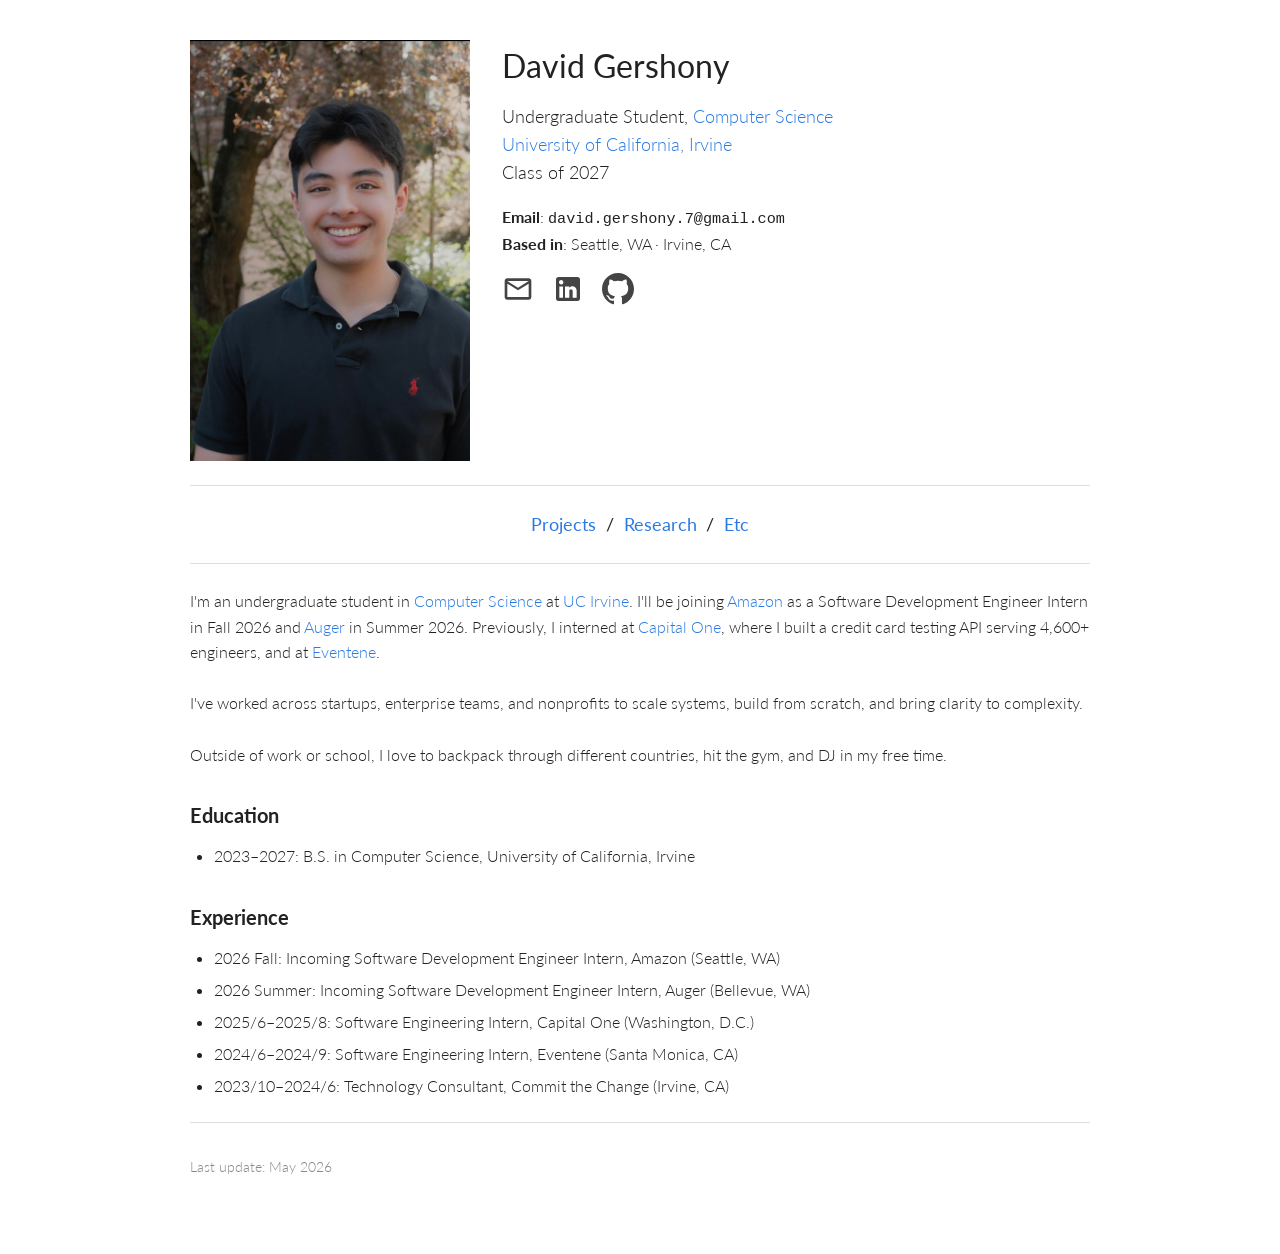
==== commit c3ef71dc: "fix links, trim bio, add wine quality and OS projects, add advisors Co-Authored-By: Claude Opus 4.7 " ====
--- a/index.html
+++ b/index.html
@@ -52,9 +52,9 @@
 <hr/>
 
 <p>
-I'm an undergraduate student in <a href="https://www.cs.uci.edu/">Computer Science</a> at <a href="https://uci.edu/">UC Irvine</a>. I'll be joining <a href="https://www.amazon.jobs/">Amazon</a> as a Software Development Engineer Intern in Fall 2026 and <a href="https://www.auger.ai/">Auger</a> in Summer 2026. Previously, I interned at <a href="https://www.capitalone.com/">Capital One</a>, where I built a credit card testing API serving 4,600+ engineers, and at <a href="https://www.eventene.com/">Eventene</a>.
+I'm an undergraduate student in <a href="https://www.cs.uci.edu/">Computer Science</a> at <a href="https://uci.edu/">UC Irvine</a>. I'll be joining <a href="https://www.amazon.com/">Amazon</a> as a Software Development Engineer Intern in Fall 2026 and <a href="https://www.auger.com/">Auger</a> in Summer 2026. Previously, I interned at <a href="https://www.capitalone.com/">Capital One</a>, where I built a credit card testing API serving 4,600+ engineers, and at <a href="https://www.eventene.com/">Eventene</a>.
 <br><br>
-I get excited about messy problems &mdash; the kind that sit between teams, tools, and users &mdash; and I love turning them into clean, intuitive solutions. I've worked across startups, enterprise teams, and nonprofits to scale systems, build from scratch, and bring clarity to complexity.
+I've worked across startups, enterprise teams, and nonprofits to scale systems, build from scratch, and bring clarity to complexity.
 <br><br>
 Outside of work or school, I love to backpack through different countries, hit the gym, and DJ in my free time.
 </p>
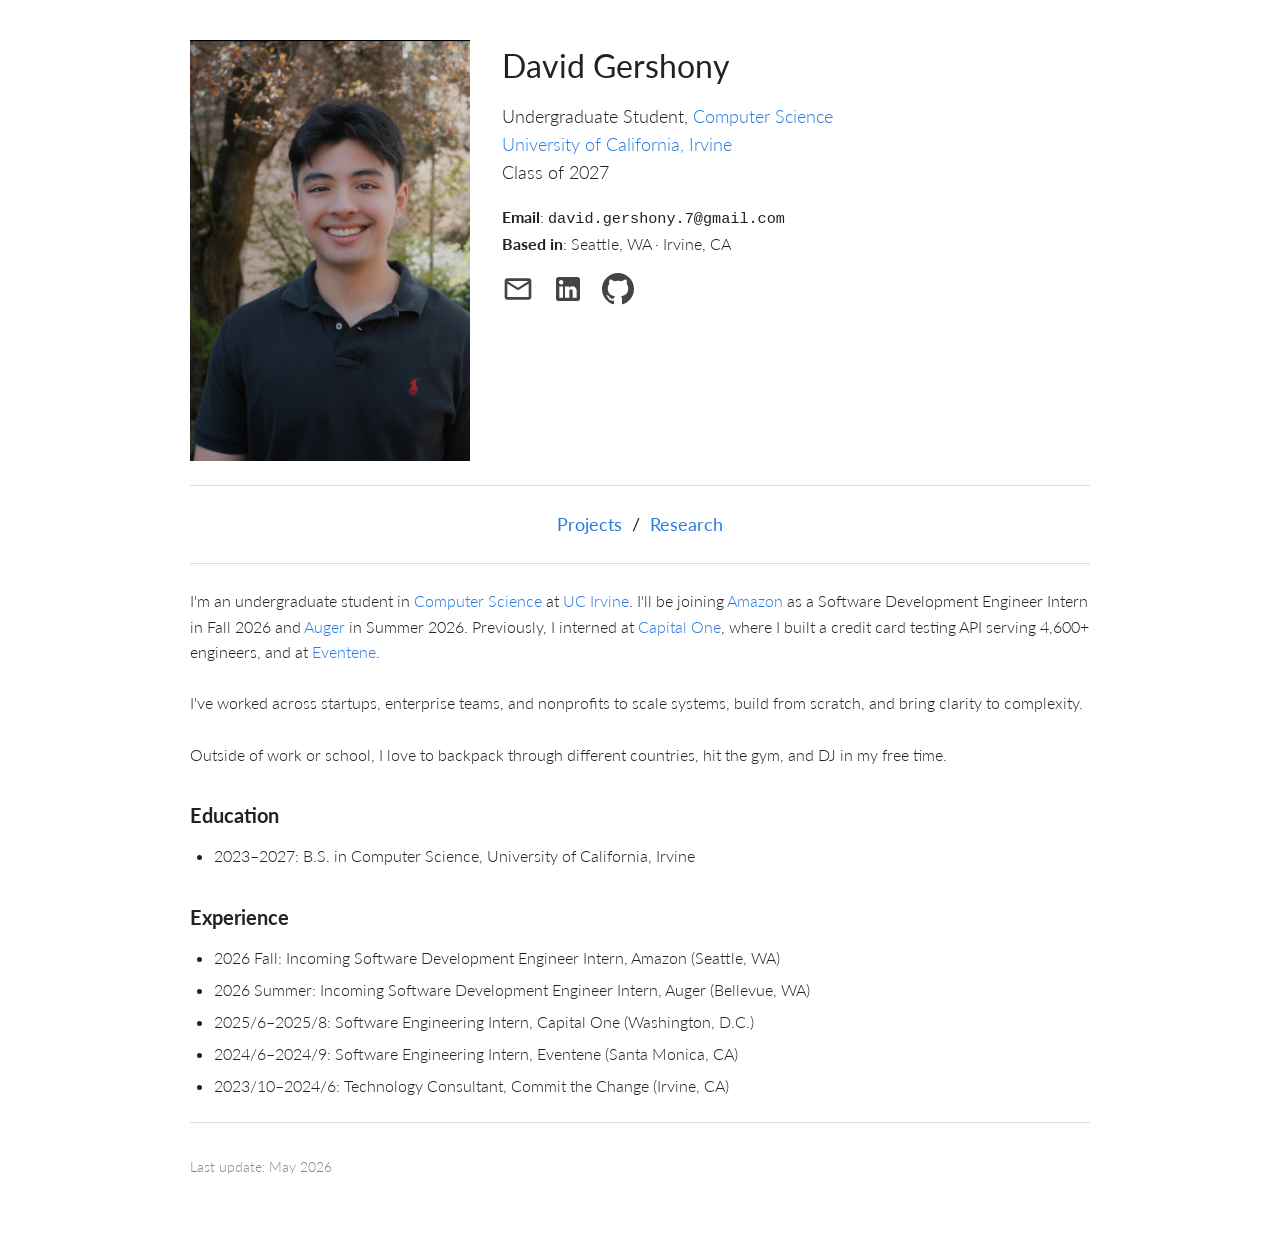
==== commit 7bb02f2c: "remove etc page Co-Authored-By: Claude Opus 4.7 <noreply@anthropic.com>" ====
--- a/index.html
+++ b/index.html
@@ -45,8 +45,7 @@
 <nav class="section-nav">
     <h3>
         <a href="projects.html">Projects</a> /
-        <a href="research.html">Research</a> /
-        <a href="etc.html">Etc</a>
+        <a href="research.html">Research</a>
     </h3>
 </nav>
 <hr/>
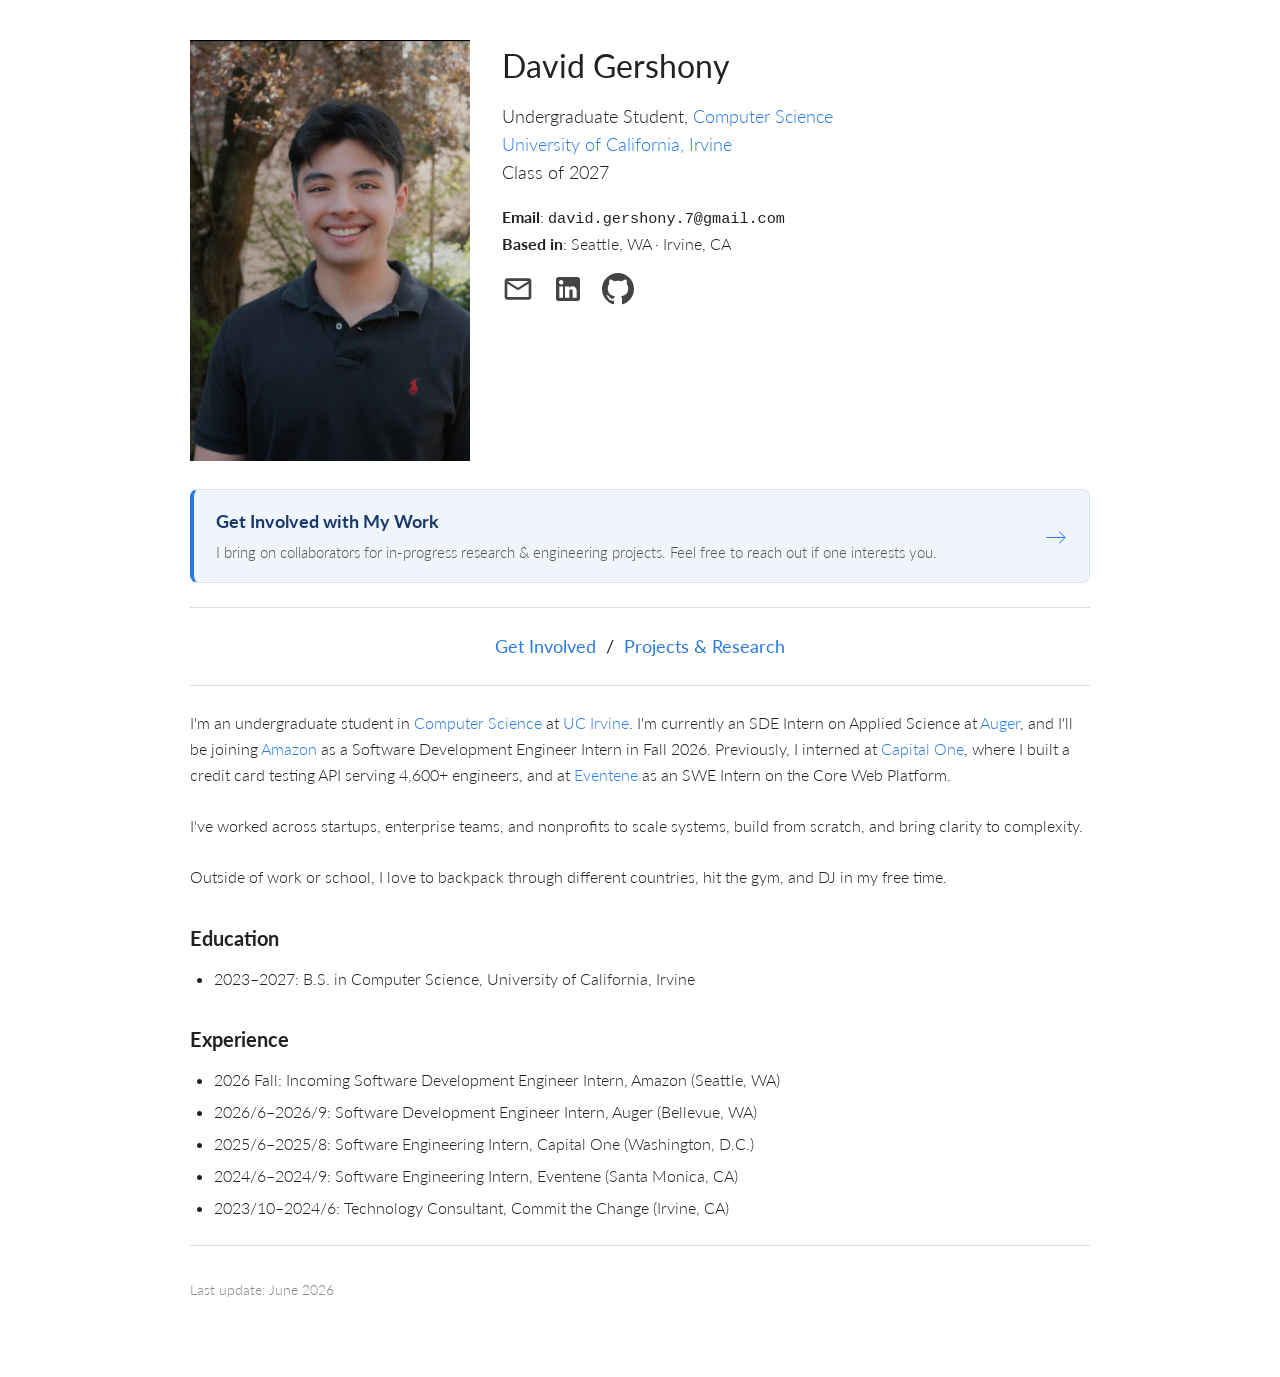
==== commit c365bfd9: "Add Get Involved page and collaborator callout; merge projects + research - Add open-projects.html l" ====
--- a/index.html
+++ b/index.html
@@ -41,17 +41,25 @@
     </div>
 </div>
 
+<a class="callout" href="open-projects.html">
+    <div class="callout-body">
+        <span class="callout-title">Get Involved with My Work</span>
+        <span class="callout-text">I bring on collaborators for in-progress research &amp; engineering projects. Feel free to reach out if one interests you.</span>
+    </div>
+    <span class="callout-arrow">&rarr;</span>
+</a>
+
 <hr/>
 <nav class="section-nav">
     <h3>
-        <a href="projects.html">Projects</a> /
-        <a href="research.html">Research</a>
+        <a href="open-projects.html">Get Involved</a> /
+        <a href="projects.html">Projects &amp; Research</a>
     </h3>
 </nav>
 <hr/>
 
 <p>
-I'm an undergraduate student in <a href="https://www.cs.uci.edu/">Computer Science</a> at <a href="https://uci.edu/">UC Irvine</a>. I'll be joining <a href="https://www.amazon.com/">Amazon</a> as a Software Development Engineer Intern in Fall 2026 and <a href="https://www.auger.com/">Auger</a> in Summer 2026. Previously, I interned at <a href="https://www.capitalone.com/">Capital One</a>, where I built a credit card testing API serving 4,600+ engineers, and at <a href="https://www.eventene.com/">Eventene</a>.
+I'm an undergraduate student in <a href="https://www.cs.uci.edu/">Computer Science</a> at <a href="https://uci.edu/">UC Irvine</a>. I'm currently an SDE Intern on Applied Science at <a href="https://www.auger.com/">Auger</a>, and I'll be joining <a href="https://www.amazon.com/">Amazon</a> as a Software Development Engineer Intern in Fall 2026. Previously, I interned at <a href="https://www.capitalone.com/">Capital One</a>, where I built a credit card testing API serving 4,600+ engineers, and at <a href="https://www.eventene.com/">Eventene</a> as an SWE Intern on the Core Web Platform.
 <br><br>
 I've worked across startups, enterprise teams, and nonprofits to scale systems, build from scratch, and bring clarity to complexity.
 <br><br>
@@ -66,14 +74,14 @@
 <h3 id="experience">Experience</h3>
 <ul>
     <li>2026 Fall: Incoming Software Development Engineer Intern, Amazon (Seattle, WA)</li>
-    <li>2026 Summer: Incoming Software Development Engineer Intern, Auger (Bellevue, WA)</li>
+    <li>2026/6&ndash;2026/9: Software Development Engineer Intern, Auger (Bellevue, WA)</li>
     <li>2025/6&ndash;2025/8: Software Engineering Intern, Capital One (Washington, D.C.)</li>
     <li>2024/6&ndash;2024/9: Software Engineering Intern, Eventene (Santa Monica, CA)</li>
     <li>2023/10&ndash;2024/6: Technology Consultant, Commit the Change (Irvine, CA)</li>
 </ul>
 
 <hr/>
-<p class="last-update">Last update: May 2026</p>
+<p class="last-update">Last update: June 2026</p>
 
 </div>
 </body>
--- a/style.css
+++ b/style.css
@@ -104,6 +104,64 @@
     margin: 0 0.3rem;
 }
 
+/* Callout banner */
+.callout {
+    display: flex;
+    align-items: center;
+    justify-content: space-between;
+    gap: 20px;
+    background: #f0f5fc;
+    border: 1px solid #d6e3f5;
+    border-left: 4px solid #2a7ae2;
+    border-radius: 8px;
+    padding: 18px 22px;
+    margin: 1.75rem 0 0;
+    color: #222;
+    transition: background 0.15s ease, border-color 0.15s ease;
+}
+
+.callout:hover {
+    text-decoration: none;
+    background: #e7f0fb;
+}
+
+.callout-body {
+    min-width: 0;
+}
+
+.callout-title {
+    display: block;
+    font-weight: 700;
+    font-size: 1.1rem;
+    color: #1a3a6b;
+}
+
+.callout-text {
+    display: block;
+    color: #555;
+    font-size: 0.95rem;
+    margin-top: 0.25rem;
+}
+
+.callout-arrow {
+    flex-shrink: 0;
+    font-size: 1.4rem;
+    line-height: 1;
+    color: #2a7ae2;
+    transition: transform 0.15s ease;
+}
+
+.callout:hover .callout-arrow {
+    transform: translateX(4px);
+}
+
+@media (max-width: 560px) {
+    .callout {
+        gap: 14px;
+        padding: 18px 20px;
+    }
+}
+
 /* Body content */
 h3 {
     font-weight: 700;
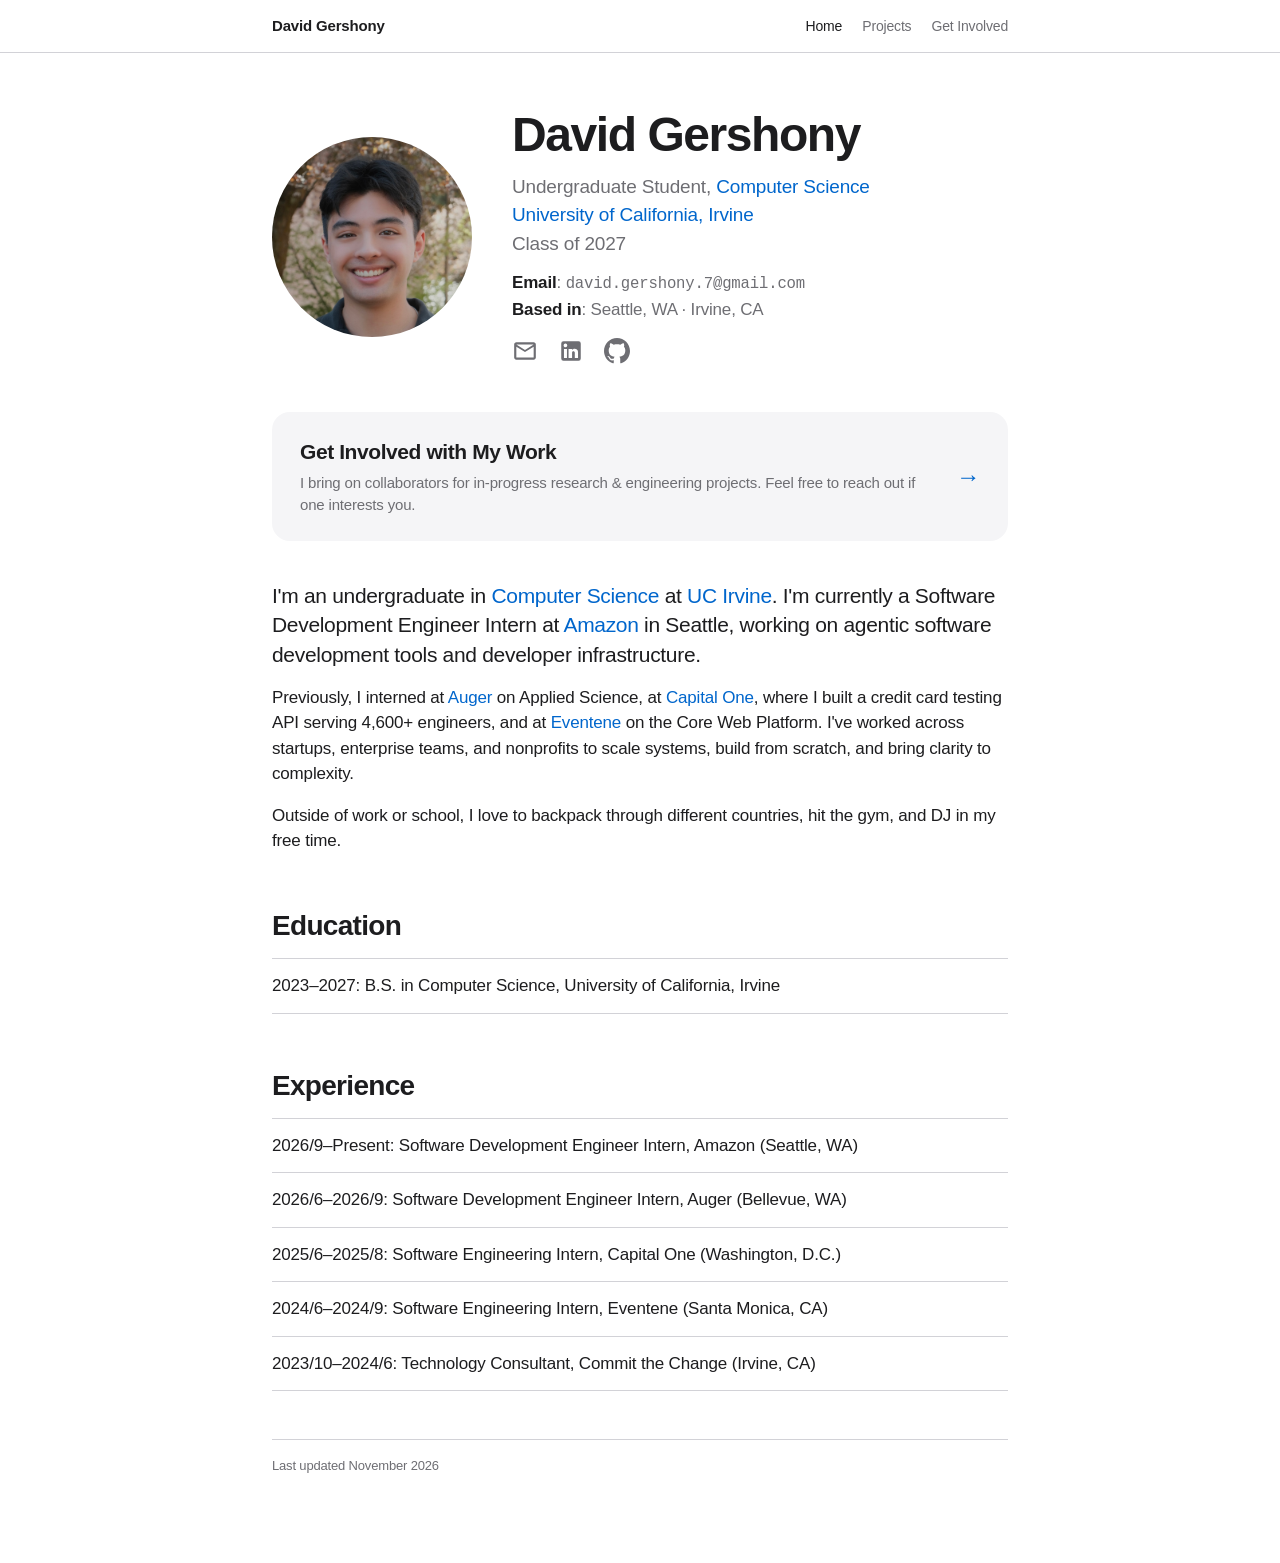
==== commit edfc3896: "Refresh site: Apple-style design, current Amazon role, add Cue and research poster photo Co-Authored" ====
--- a/index.html
+++ b/index.html
@@ -3,13 +3,17 @@
 <head>
     <meta charset="UTF-8">
     <meta name="viewport" content="width=device-width, initial-scale=1.0">
+    <meta name="format-detection" content="telephone=no">
     <title>David Gershony</title>
     <meta name="author" content="David Gershony">
     <meta name="description" content="Homepage of David Gershony">
-    <link href="https://fonts.googleapis.com/css?family=Lato:300,400,700" rel="stylesheet">
     <link rel="stylesheet" href="style.css">
 </head>
 <body>
+<nav class="nav"><div class="nav-inner">
+    <a class="nav-brand" href="index.html">David Gershony</a>
+    <div class="nav-links"><a href="index.html" aria-current="page">Home</a><a href="projects.html">Projects</a><a href="open-projects.html">Get Involved</a></div>
+</div></nav>
 <div class="container">
 
 <div class="header">
@@ -49,20 +53,14 @@
     <span class="callout-arrow">&rarr;</span>
 </a>
 
-<hr/>
-<nav class="section-nav">
-    <h3>
-        <a href="open-projects.html">Get Involved</a> /
-        <a href="projects.html">Projects &amp; Research</a>
-    </h3>
-</nav>
-<hr/>
 
+<p class="lead">
+I'm an undergraduate in <a href="https://www.cs.uci.edu/">Computer Science</a> at <a href="https://uci.edu/">UC Irvine</a>. I'm currently a Software Development Engineer Intern at <a href="https://www.amazon.com/">Amazon</a> in Seattle, working on agentic software development tools and developer infrastructure.
+</p>
 <p>
-I'm an undergraduate student in <a href="https://www.cs.uci.edu/">Computer Science</a> at <a href="https://uci.edu/">UC Irvine</a>. I'm currently an SDE Intern on Applied Science at <a href="https://www.auger.com/">Auger</a>, and I'll be joining <a href="https://www.amazon.com/">Amazon</a> as a Software Development Engineer Intern in Fall 2026. Previously, I interned at <a href="https://www.capitalone.com/">Capital One</a>, where I built a credit card testing API serving 4,600+ engineers, and at <a href="https://www.eventene.com/">Eventene</a> as an SWE Intern on the Core Web Platform.
-<br><br>
-I've worked across startups, enterprise teams, and nonprofits to scale systems, build from scratch, and bring clarity to complexity.
-<br><br>
+Previously, I interned at <a href="https://www.auger.com/">Auger</a> on Applied Science, at <a href="https://www.capitalone.com/">Capital One</a>, where I built a credit card testing API serving 4,600+ engineers, and at <a href="https://www.eventene.com/">Eventene</a> on the Core Web Platform. I've worked across startups, enterprise teams, and nonprofits to scale systems, build from scratch, and bring clarity to complexity.
+</p>
+<p>
 Outside of work or school, I love to backpack through different countries, hit the gym, and DJ in my free time.
 </p>
 
@@ -73,7 +71,7 @@
 
 <h3 id="experience">Experience</h3>
 <ul>
-    <li>2026 Fall: Incoming Software Development Engineer Intern, Amazon (Seattle, WA)</li>
+    <li>2026/9&ndash;Present: Software Development Engineer Intern, Amazon (Seattle, WA)</li>
     <li>2026/6&ndash;2026/9: Software Development Engineer Intern, Auger (Bellevue, WA)</li>
     <li>2025/6&ndash;2025/8: Software Engineering Intern, Capital One (Washington, D.C.)</li>
     <li>2024/6&ndash;2024/9: Software Engineering Intern, Eventene (Santa Monica, CA)</li>
@@ -81,7 +79,7 @@
 </ul>
 
 <hr/>
-<p class="last-update">Last update: June 2026</p>
+<p class="last-update">Last updated November 2026</p>
 
 </div>
 </body>
--- a/style.css
+++ b/style.css
@@ -1,235 +1,220 @@
+:root {
+    /* Profile photo crop: edit these 3 values.
+       zoom: 1 = whole width of photo, bigger = closer (e.g. 1.5)
+       focus-x / focus-y: the point of the photo that stays put while zooming,
+       0% = left/top edge, 100% = right/bottom edge. Raise y to show more of
+       the shirt, lower it to show more of the top of your head. */
+    --photo-zoom: 1.24;
+    --photo-focus-x: 83%;
+    --photo-focus-y: 70%;
+
+    --bg: #ffffff;
+    --bg-alt: #f5f5f7;
+    --text: #1d1d1f;
+    --text-2: #6e6e73;
+    --line: #d2d2d7;
+    --link: #0066cc;
+    --nav-bg: rgba(255, 255, 255, 0.72);
+}
+
+@media (prefers-color-scheme: dark) {
+    :root {
+        --bg: #000000;
+        --bg-alt: #1c1c1e;
+        --text: #f5f5f7;
+        --text-2: #a1a1a6;
+        --line: #38383a;
+        --link: #2997ff;
+        --nav-bg: rgba(0, 0, 0, 0.72);
+    }
+}
+
+* { box-sizing: border-box; }
+
+html { -webkit-text-size-adjust: 100%; }
+
 body {
-    font-family: 'Lato', -apple-system, BlinkMacSystemFont, "Segoe UI", Roboto, sans-serif;
-    font-weight: 300;
-    font-size: 16px;
-    line-height: 1.6;
-    color: #222;
-    background: #fff;
+    font-family: -apple-system, BlinkMacSystemFont, "SF Pro Text", "Helvetica Neue", Helvetica, Arial, sans-serif;
+    font-size: 17px;
+    line-height: 1.5;
+    letter-spacing: -0.01em;
+    color: var(--text);
+    background: var(--bg);
     margin: 0;
-    padding: 0;
-}
-
+    -webkit-font-smoothing: antialiased;
+}
+
+a { color: var(--link); text-decoration: none; }
+a:hover { text-decoration: underline; }
+a:focus-visible { outline: 2px solid var(--link); outline-offset: 3px; border-radius: 4px; }
+
+/* Navigation */
+.nav {
+    position: sticky;
+    top: 0;
+    z-index: 10;
+    background: var(--nav-bg);
+    -webkit-backdrop-filter: saturate(180%) blur(20px);
+    backdrop-filter: saturate(180%) blur(20px);
+    border-bottom: 1px solid var(--line);
+}
+
+.nav-inner {
+    max-width: 780px;
+    margin: 0 auto;
+    padding: 0 22px;
+    height: 52px;
+    display: flex;
+    align-items: center;
+    justify-content: space-between;
+    gap: 16px;
+}
+
+.nav-brand { font-weight: 600; color: var(--text); font-size: 15px; white-space: nowrap; }
+.nav-brand:hover { text-decoration: none; }
+
+.nav-links { display: flex; gap: 20px; }
+.nav-links a { color: var(--text-2); font-size: 14px; white-space: nowrap; }
+.nav-links a:hover { color: var(--text); text-decoration: none; }
+.nav-links a[aria-current="page"] { color: var(--text); }
+
+/* Layout */
 .container {
-    max-width: 900px;
+    max-width: 780px;
     margin: 0 auto;
-    padding: 40px 20px 60px;
-}
-
-a {
-    color: #2a7ae2;
-    text-decoration: none;
-}
-
-a:hover {
-    text-decoration: underline;
+    padding: 56px 22px 72px;
 }
 
 /* Header */
 .header {
     display: flex;
-    gap: 32px;
-    align-items: flex-start;
+    gap: 40px;
+    align-items: center;
 }
 
 .header-photo {
-    flex-shrink: 0;
+    width: 200px;
+    height: 200px;
+    border-radius: 50%;
+    overflow: hidden;
 }
 
 .header-photo img {
-    max-width: 280px;
     width: 100%;
-    height: auto;
+    height: 100%;
+    object-fit: cover;
+    object-position: 50% 0;
+    transform: scale(var(--photo-zoom));
+    transform-origin: var(--photo-focus-x) var(--photo-focus-y);
     display: block;
 }
 
-.header-info {
-    flex: 1;
-    min-width: 0;
-}
+.header-info { flex: 1; min-width: 0; }
 
 .header h1 {
-    font-size: 2rem;
-    font-weight: 400;
-    margin: 0 0 0.75rem;
-}
-
-.header p {
-    margin: 0 0 1rem;
-}
-
-.position {
-    font-size: 1.1rem;
-}
-
-.social-icons {
-    display: flex;
-    gap: 18px;
-    margin-top: 1rem;
-}
-
-.social-icons a {
-    display: inline-flex;
-    align-items: center;
-}
-
-.social-icons svg {
-    width: 32px;
-    height: 32px;
-    fill: #444;
-    transition: fill 0.2s;
-}
-
-.social-icons a:hover svg {
-    fill: #2a7ae2;
-}
-
-/* Navigation */
-hr {
-    border: none;
-    border-top: 1px solid #ddd;
-    margin: 1.5rem 0;
-}
-
-.section-nav {
-    text-align: center;
-}
-
-.section-nav h3 {
-    margin: 0;
-    font-weight: 400;
-    font-size: 1.15rem;
-}
-
-.section-nav a {
-    margin: 0 0.3rem;
-}
-
-/* Callout banner */
+    font-size: 48px;
+    line-height: 1.08;
+    font-weight: 600;
+    letter-spacing: -0.03em;
+    margin: 0 0 12px;
+}
+
+.header p { margin: 0 0 12px; color: var(--text-2); }
+.position { font-size: 19px; }
+.header b { color: var(--text); font-weight: 600; }
+
+.social-icons { display: flex; gap: 20px; margin-top: 16px; }
+.social-icons a { display: inline-flex; align-items: center; padding: 6px; margin: -6px; }
+.social-icons svg { width: 26px; height: 26px; fill: var(--text-2); transition: fill 0.2s; }
+.social-icons a:hover svg { fill: var(--text); }
+
+/* Callout */
 .callout {
     display: flex;
     align-items: center;
     justify-content: space-between;
     gap: 20px;
-    background: #f0f5fc;
-    border: 1px solid #d6e3f5;
-    border-left: 4px solid #2a7ae2;
-    border-radius: 8px;
-    padding: 18px 22px;
-    margin: 1.75rem 0 0;
-    color: #222;
-    transition: background 0.15s ease, border-color 0.15s ease;
-}
-
-.callout:hover {
-    text-decoration: none;
-    background: #e7f0fb;
-}
-
-.callout-body {
-    min-width: 0;
-}
-
-.callout-title {
-    display: block;
-    font-weight: 700;
-    font-size: 1.1rem;
-    color: #1a3a6b;
-}
-
-.callout-text {
-    display: block;
-    color: #555;
-    font-size: 0.95rem;
-    margin-top: 0.25rem;
-}
-
-.callout-arrow {
-    flex-shrink: 0;
-    font-size: 1.4rem;
-    line-height: 1;
-    color: #2a7ae2;
-    transition: transform 0.15s ease;
-}
-
-.callout:hover .callout-arrow {
-    transform: translateX(4px);
-}
-
-@media (max-width: 560px) {
-    .callout {
-        gap: 14px;
-        padding: 18px 20px;
-    }
-}
-
-/* Body content */
-h3 {
-    font-weight: 700;
-    font-size: 1.25rem;
-    margin: 2rem 0 0.75rem;
-}
-
-p {
-    margin: 0 0 1rem;
-}
-
-ul {
-    padding-left: 1.5rem;
-    margin: 0.5rem 0 1.5rem;
-}
-
-li {
-    margin-bottom: 0.4rem;
-}
-
-tt {
-    font-family: 'Menlo', 'Consolas', monospace;
-    font-size: 0.95em;
-}
-
-.last-update {
-    color: #888;
-    font-size: 0.9rem;
-    margin-top: 2rem;
-}
+    background: var(--bg-alt);
+    border-radius: 18px;
+    padding: 24px 28px;
+    margin: 48px 0 40px;
+    color: var(--text);
+    transition: transform 0.2s ease;
+}
+
+.callout:hover { text-decoration: none; transform: scale(1.01); }
+.callout-body { min-width: 0; }
+.callout-title { display: block; font-weight: 600; font-size: 21px; letter-spacing: -0.02em; }
+.callout-text { display: block; color: var(--text-2); font-size: 15px; margin-top: 4px; }
+.callout-arrow { flex-shrink: 0; font-size: 24px; color: var(--link); transition: transform 0.2s ease; }
+.callout:hover .callout-arrow { transform: translateX(4px); }
+
+/* Content */
+h2, h3 {
+    font-size: 28px;
+    line-height: 1.15;
+    font-weight: 600;
+    letter-spacing: -0.025em;
+    margin: 56px 0 16px;
+}
+
+.page-title {
+    font-size: 40px;
+    line-height: 1.1;
+    font-weight: 600;
+    letter-spacing: -0.03em;
+    margin: 0 0 8px;
+}
+
+.lead { font-size: 21px; line-height: 1.4; letter-spacing: -0.015em; }
+
+p { margin: 0 0 16px; }
+
+ul { list-style: none; padding: 0; margin: 0; }
+
+ul li {
+    padding: 14px 0;
+    border-top: 1px solid var(--line);
+}
+ul li:last-child { border-bottom: 1px solid var(--line); }
+
+tt { font-family: ui-monospace, "SF Mono", Menlo, monospace; font-size: 0.92em; }
+
+hr { border: none; border-top: 1px solid var(--line); margin: 48px 0 0; }
+
+.last-update { color: var(--text-2); font-size: 13px; margin-top: 16px; }
 
 /* Project / research entries */
 .entry {
-    margin-bottom: 1.5rem;
-}
-
-.entry-title {
-    font-weight: 700;
-    color: #222;
-}
-
-.entry-meta {
-    color: #888;
-    font-size: 0.9rem;
-    font-style: italic;
-}
-
-.entry p {
-    margin: 0.25rem 0;
-}
-
-.entry ul {
-    margin: 0.4rem 0 0;
-}
+    background: var(--bg-alt);
+    border-radius: 18px;
+    padding: 24px 28px;
+    margin-bottom: 16px;
+}
+
+.entry p { margin: 0 0 8px; }
+.entry p:last-child { margin-bottom: 0; }
+.entry-title { font-weight: 600; font-size: 19px; letter-spacing: -0.02em; }
+.entry-meta { color: var(--text-2); font-size: 14px; }
+
+.entry-photo { margin: 16px 0 0; }
+.entry-photo img { width: 100%; aspect-ratio: 2 / 1; object-fit: cover; object-position: 50% 100%; display: block; border-radius: 12px; }
+.entry-photo figcaption { color: var(--text-2); font-size: 13px; margin-top: 8px; }
 
 /* Mobile */
 @media (max-width: 720px) {
-    .header {
-        flex-direction: column;
-        align-items: center;
-        text-align: center;
-    }
-
-    .header-photo img {
-        max-width: 220px;
-    }
-
-    .social-icons {
-        justify-content: center;
-    }
-}
+    body { font-size: 16px; }
+    .container { padding: 40px 20px 56px; }
+    .header { flex-direction: column; text-align: center; gap: 24px; }
+    .header-photo { width: 160px; height: 160px; }
+    .header h1 { font-size: 36px; }
+    .social-icons { justify-content: center; }
+    .page-title { font-size: 32px; }
+    h2, h3 { font-size: 24px; margin-top: 44px; }
+    .entry, .callout { padding: 20px; }
+    .nav-links { gap: 14px; }
+}
+
+@media (prefers-reduced-motion: reduce) {
+    * { transition: none !important; }
+}
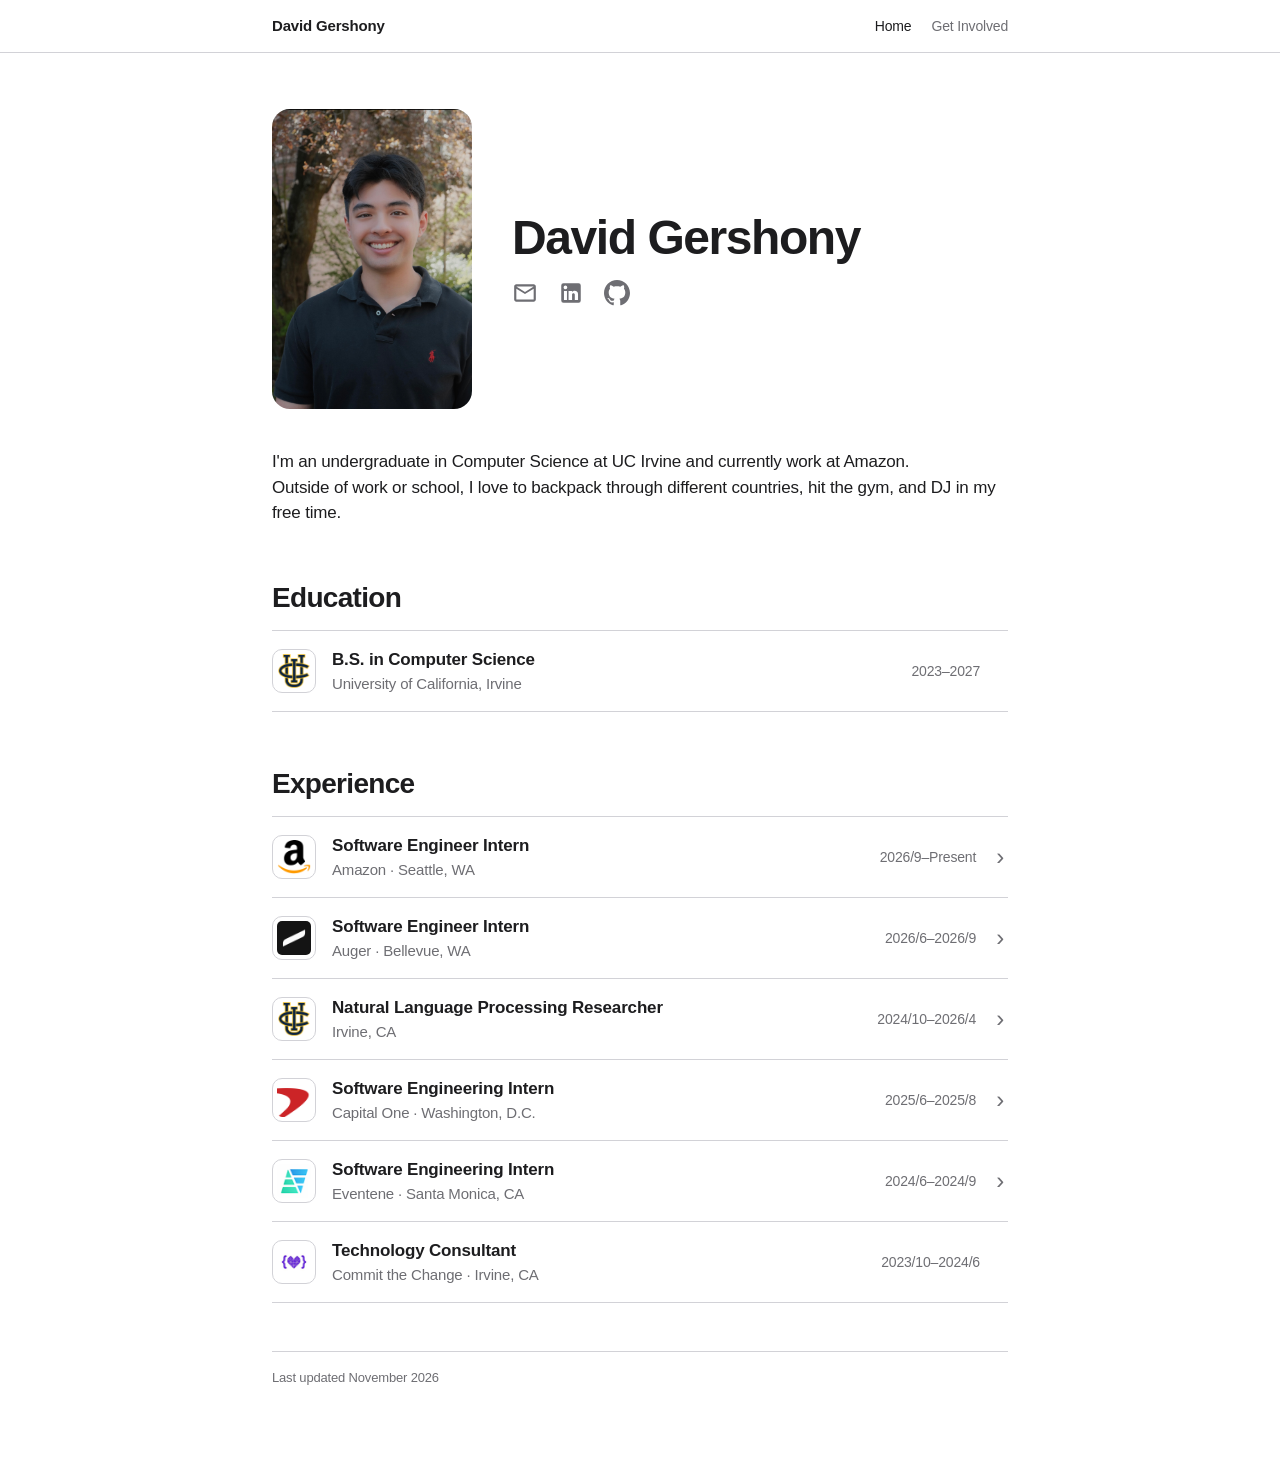
==== commit 3a6c3bfb: "Simplify home page, add expandable experience details with Sveltia CMS, unpublish Projects page Co-A" ====
--- a/index.html
+++ b/index.html
@@ -12,7 +12,7 @@
 <body>
 <nav class="nav"><div class="nav-inner">
     <a class="nav-brand" href="index.html">David Gershony</a>
-    <div class="nav-links"><a href="index.html" aria-current="page">Home</a><a href="projects.html">Projects</a><a href="open-projects.html">Get Involved</a></div>
+    <div class="nav-links"><a href="index.html" aria-current="page">Home</a><a href="open-projects.html">Get Involved</a></div>
 </div></nav>
 <div class="container">
 
@@ -22,15 +22,6 @@
     </div>
     <div class="header-info">
         <h1>David Gershony</h1>
-        <p class="position">
-            Undergraduate Student, <a href="https://www.cs.uci.edu/">Computer Science</a><br>
-            <a href="https://uci.edu/">University of California, Irvine</a><br>
-            Class of 2027
-        </p>
-        <p>
-            <b>Email</b>: <tt>david.gershony.7@gmail.com</tt><br>
-            <b>Based in</b>: Seattle, WA &middot; Irvine, CA
-        </p>
         <div class="social-icons">
             <a href="mailto:david.gershony.7@gmail.com" aria-label="Email" title="Email">
                 <svg viewBox="0 0 24 24"><path d="M22 6C22 4.9 21.1 4 20 4H4C2.9 4 2 4.9 2 6V18C2 19.1 2.9 20 4 20H20C21.1 20 22 19.1 22 18V6ZM20 6L12 11L4 6H20ZM20 18H4V8L12 13L20 8V18Z"/></svg>
@@ -45,42 +36,98 @@
     </div>
 </div>
 
-<a class="callout" href="open-projects.html">
-    <div class="callout-body">
-        <span class="callout-title">Get Involved with My Work</span>
-        <span class="callout-text">I bring on collaborators for in-progress research &amp; engineering projects. Feel free to reach out if one interests you.</span>
-    </div>
-    <span class="callout-arrow">&rarr;</span>
-</a>
-
-
-<p class="lead">
-I'm an undergraduate in <a href="https://www.cs.uci.edu/">Computer Science</a> at <a href="https://uci.edu/">UC Irvine</a>. I'm currently a Software Development Engineer Intern at <a href="https://www.amazon.com/">Amazon</a> in Seattle, working on agentic software development tools and developer infrastructure.
-</p>
-<p>
-Previously, I interned at <a href="https://www.auger.com/">Auger</a> on Applied Science, at <a href="https://www.capitalone.com/">Capital One</a>, where I built a credit card testing API serving 4,600+ engineers, and at <a href="https://www.eventene.com/">Eventene</a> on the Core Web Platform. I've worked across startups, enterprise teams, and nonprofits to scale systems, build from scratch, and bring clarity to complexity.
-</p>
-<p>
+<p class="intro">
+I'm an undergraduate in Computer Science at UC Irvine and currently work at Amazon.<br>
 Outside of work or school, I love to backpack through different countries, hit the gym, and DJ in my free time.
 </p>
 
 <h3 id="education">Education</h3>
-<ul>
-    <li>2023&ndash;2027: B.S. in Computer Science, University of California, Irvine</li>
-</ul>
+<div class="items">
+    <button type="button" class="item" data-slug="uci" data-url="https://uci.edu/">
+        <img class="logo" src="images/logos/uci.png" alt="UC Irvine logo" width="44" height="44">
+        <div class="item-main">
+            <div class="item-title">B.S. in Computer Science</div>
+            <div class="item-sub">University of California, Irvine</div>
+        </div>
+        <div class="item-date">2023&ndash;2027</div>
+    </button>
+</div>
 
 <h3 id="experience">Experience</h3>
-<ul>
-    <li>2026/9&ndash;Present: Software Development Engineer Intern, Amazon (Seattle, WA)</li>
-    <li>2026/6&ndash;2026/9: Software Development Engineer Intern, Auger (Bellevue, WA)</li>
-    <li>2025/6&ndash;2025/8: Software Engineering Intern, Capital One (Washington, D.C.)</li>
-    <li>2024/6&ndash;2024/9: Software Engineering Intern, Eventene (Santa Monica, CA)</li>
-    <li>2023/10&ndash;2024/6: Technology Consultant, Commit the Change (Irvine, CA)</li>
-</ul>
+<div class="items">
+    <button type="button" class="item" data-slug="amazon" data-url="https://www.amazon.com/">
+        <img class="logo" src="images/logos/amazon.png" alt="Amazon logo" width="44" height="44">
+        <div class="item-main">
+            <div class="item-title">Software Engineer Intern</div>
+            <div class="item-sub">Amazon &middot; Seattle, WA</div>
+        </div>
+        <div class="item-date">2026/9&ndash;Present</div>
+    </button>
+    <button type="button" class="item" data-slug="auger" data-url="https://www.auger.com/">
+        <img class="logo" src="images/logos/auger.png" alt="Auger logo" width="44" height="44">
+        <div class="item-main">
+            <div class="item-title">Software Engineer Intern</div>
+            <div class="item-sub">Auger &middot; Bellevue, WA</div>
+        </div>
+        <div class="item-date">2026/6&ndash;2026/9</div>
+    </button>
+    <button type="button" class="item" data-slug="research" data-url="">
+        <img class="logo" src="images/logos/uci.png" alt="UC Irvine logo" width="44" height="44">
+        <div class="item-main">
+            <div class="item-title">Natural Language Processing Researcher</div>
+            <div class="item-sub">Irvine, CA</div>
+        </div>
+        <div class="item-date">2024/10&ndash;2026/4</div>
+    </button>
+    <button type="button" class="item" data-slug="capital-one" data-url="https://www.capitalone.com/">
+        <img class="logo" src="images/logos/capitalone.png" alt="Capital One logo" width="44" height="44">
+        <div class="item-main">
+            <div class="item-title">Software Engineering Intern</div>
+            <div class="item-sub">Capital One &middot; Washington, D.C.</div>
+        </div>
+        <div class="item-date">2025/6&ndash;2025/8</div>
+    </button>
+    <button type="button" class="item" data-slug="eventene" data-url="https://www.eventene.com/">
+        <img class="logo" src="images/logos/eventene.png" alt="Eventene logo" width="44" height="44">
+        <div class="item-main">
+            <div class="item-title">Software Engineering Intern</div>
+            <div class="item-sub">Eventene &middot; Santa Monica, CA</div>
+        </div>
+        <div class="item-date">2024/6&ndash;2024/9</div>
+    </button>
+    <button type="button" class="item" data-slug="commit-the-change" data-url="https://github.com/ctc-uci">
+        <img class="logo" src="images/logos/ctc.jpg" alt="Commit the Change logo" width="44" height="44">
+        <div class="item-main">
+            <div class="item-title">Technology Consultant</div>
+            <div class="item-sub">Commit the Change &middot; Irvine, CA</div>
+        </div>
+        <div class="item-date">2023/10&ndash;2024/6</div>
+    </button>
+</div>
 
 <hr/>
 <p class="last-update">Last updated November 2026</p>
 
 </div>
+
+<dialog id="detail" aria-labelledby="detail-title">
+    <div class="detail-inner">
+        <div class="detail-head">
+            <img class="logo" id="detail-logo" alt="" width="44" height="44">
+            <div class="item-main">
+                <div class="item-title" id="detail-title"></div>
+                <div class="item-sub" id="detail-sub"></div>
+                <div class="item-date" id="detail-date"></div>
+            </div>
+            <button type="button" class="detail-close" id="detail-close" aria-label="Close">&times;</button>
+        </div>
+        <div class="md" id="detail-body"></div>
+        <a class="detail-visit" id="detail-visit" target="_blank" rel="noopener">Visit website &#8599;</a>
+    </div>
+</dialog>
+
+<script src="vendor/marked.min.js"></script>
+<script src="vendor/purify.min.js"></script>
+<script src="details.js"></script>
 </body>
 </html>
--- a/style.css
+++ b/style.css
@@ -1,13 +1,4 @@
 :root {
-    /* Profile photo crop: edit these 3 values.
-       zoom: 1 = whole width of photo, bigger = closer (e.g. 1.5)
-       focus-x / focus-y: the point of the photo that stays put while zooming,
-       0% = left/top edge, 100% = right/bottom edge. Raise y to show more of
-       the shirt, lower it to show more of the top of your head. */
-    --photo-zoom: 1.24;
-    --photo-focus-x: 83%;
-    --photo-focus-y: 70%;
-
     --bg: #ffffff;
     --bg-alt: #f5f5f7;
     --text: #1d1d1f;
@@ -15,18 +6,6 @@
     --line: #d2d2d7;
     --link: #0066cc;
     --nav-bg: rgba(255, 255, 255, 0.72);
-}
-
-@media (prefers-color-scheme: dark) {
-    :root {
-        --bg: #000000;
-        --bg-alt: #1c1c1e;
-        --text: #f5f5f7;
-        --text-2: #a1a1a6;
-        --line: #38383a;
-        --link: #2997ff;
-        --nav-bg: rgba(0, 0, 0, 0.72);
-    }
 }
 
 * { box-sizing: border-box; }
@@ -94,19 +73,14 @@
 
 .header-photo {
     width: 200px;
-    height: 200px;
-    border-radius: 50%;
-    overflow: hidden;
+    flex-shrink: 0;
 }
 
 .header-photo img {
     width: 100%;
-    height: 100%;
-    object-fit: cover;
-    object-position: 50% 0;
-    transform: scale(var(--photo-zoom));
-    transform-origin: var(--photo-focus-x) var(--photo-focus-y);
+    height: auto;
     display: block;
+    border-radius: 18px;
 }
 
 .header-info { flex: 1; min-width: 0; }
@@ -198,15 +172,55 @@
 .entry-meta { color: var(--text-2); font-size: 14px; }
 
 .entry-photo { margin: 16px 0 0; }
-.entry-photo img { width: 100%; aspect-ratio: 2 / 1; object-fit: cover; object-position: 50% 100%; display: block; border-radius: 12px; }
+.entry-photo img { width: 100%; height: auto; display: block; border-radius: 12px; }
 .entry-photo figcaption { color: var(--text-2); font-size: 13px; margin-top: 8px; }
+
+/* Education / experience rows */
+.intro { margin-top: 40px; }
+
+.items { border-top: 1px solid var(--line); }
+
+.item {
+    display: flex;
+    align-items: center;
+    gap: 16px;
+    padding: 16px 0;
+    border-bottom: 1px solid var(--line);
+}
+
+a.item { color: var(--text); }
+a.item:hover { text-decoration: none; }
+a.item:hover .item-title { color: var(--link); }
+a.item:hover .logo { transform: scale(1.06); }
+
+.logo {
+    transition: transform 0.2s ease;
+    width: 44px;
+    height: 44px;
+    flex-shrink: 0;
+    object-fit: contain;
+    background: #fff;
+    border-radius: 10px;
+    padding: 4px;
+    border: 1px solid var(--line);
+}
+
+.item-main { flex: 1; min-width: 0; }
+.item-title { font-weight: 600; letter-spacing: -0.01em; }
+.item-sub { color: var(--text-2); font-size: 15px; }
+.item-date { color: var(--text-2); font-size: 14px; white-space: nowrap; font-variant-numeric: tabular-nums; }
+
+@media (max-width: 560px) {
+    .item { flex-wrap: wrap; row-gap: 0; }
+    .item-date { width: 100%; padding-left: 60px; margin-top: -2px; }
+}
 
 /* Mobile */
 @media (max-width: 720px) {
     body { font-size: 16px; }
     .container { padding: 40px 20px 56px; }
     .header { flex-direction: column; text-align: center; gap: 24px; }
-    .header-photo { width: 160px; height: 160px; }
+    .header-photo { width: 180px; }
     .header h1 { font-size: 36px; }
     .social-icons { justify-content: center; }
     .page-title { font-size: 32px; }
@@ -218,3 +232,112 @@
 @media (prefers-reduced-motion: reduce) {
     * { transition: none !important; }
 }
+
+/* Expandable rows */
+button.item {
+    width: 100%;
+    font: inherit;
+    color: inherit;
+    text-align: left;
+    background: none;
+    border: 0;
+    border-bottom: 1px solid var(--line);
+    cursor: default;
+    letter-spacing: inherit;
+}
+button.item.expandable { cursor: pointer; position: relative; padding-right: 4px; }
+button.item.expandable::after {
+    content: "\203A";
+    color: var(--text-2);
+    font-size: 24px;
+    line-height: 1;
+    margin-left: 4px;
+    transition: transform 0.2s ease;
+}
+button.item.expandable:hover .item-title { color: var(--link); }
+button.item.expandable:hover .logo { transform: scale(1.06); }
+button.item.expandable:hover::after { transform: translateX(3px); }
+button.item:focus-visible { outline: 2px solid var(--link); outline-offset: 2px; border-radius: 8px; }
+.items { border-top: 1px solid var(--line); }
+
+/* Details window */
+body:has(dialog[open]) { overflow: hidden; }
+
+dialog#detail {
+    width: min(640px, calc(100% - 32px));
+    max-height: 85vh;
+    padding: 0;
+    border: 0;
+    border-radius: 20px;
+    background: var(--bg);
+    color: var(--text);
+    box-shadow: 0 24px 80px rgba(0, 0, 0, 0.28);
+    overflow: auto;
+}
+
+dialog#detail[open] { animation: pop 0.22s ease; }
+dialog#detail::backdrop {
+    background: rgba(0, 0, 0, 0.35);
+    -webkit-backdrop-filter: blur(6px);
+    backdrop-filter: blur(6px);
+}
+dialog#detail[open]::backdrop { animation: fade 0.22s ease; }
+
+@keyframes pop { from { opacity: 0; transform: scale(0.96) translateY(8px); } }
+@keyframes fade { from { opacity: 0; } }
+
+.detail-inner { padding: 28px; }
+
+.detail-head {
+    display: flex;
+    gap: 16px;
+    align-items: center;
+    padding-bottom: 20px;
+    margin-bottom: 20px;
+    border-bottom: 1px solid var(--line);
+}
+
+.detail-head .item-title { font-size: 19px; letter-spacing: -0.02em; }
+.detail-head .item-date { margin-top: 2px; }
+
+.detail-close {
+    margin-left: auto;
+    align-self: flex-start;
+    width: 32px;
+    height: 32px;
+    flex-shrink: 0;
+    border: 0;
+    border-radius: 50%;
+    background: var(--bg-alt);
+    color: var(--text-2);
+    font-size: 20px;
+    line-height: 1;
+    cursor: pointer;
+}
+.detail-close:hover { color: var(--text); }
+
+.detail-visit { display: inline-block; margin-top: 20px; font-size: 15px; }
+.detail-visit[hidden] { display: none; }
+
+/* Rendered Markdown (used in the details window and the editor preview) */
+.md { font-size: 16px; line-height: 1.55; }
+.md > :first-child { margin-top: 0; }
+.md > :last-child { margin-bottom: 0; }
+.md h1, .md h2, .md h3, .md h4 { letter-spacing: -0.02em; line-height: 1.2; margin: 1.4em 0 0.5em; }
+.md h1 { font-size: 24px; } .md h2 { font-size: 20px; } .md h3 { font-size: 17px; } .md h4 { font-size: 15px; }
+.md p { margin: 0 0 1em; }
+.md ul, .md ol { margin: 0 0 1em; padding-left: 1.4em; list-style: revert; }
+.md ul li, .md ol li { padding: 0; border: 0; margin-bottom: 0.3em; }
+.md img { max-width: 100%; height: auto; border-radius: 12px; display: block; margin: 1em 0; }
+.md blockquote { margin: 0 0 1em; padding: 4px 16px; border-left: 3px solid var(--line); color: var(--text-2); }
+.md code { font-family: ui-monospace, "SF Mono", Menlo, monospace; font-size: 0.9em; background: var(--bg-alt); padding: 2px 6px; border-radius: 6px; }
+.md pre { background: var(--bg-alt); padding: 14px 16px; border-radius: 12px; overflow-x: auto; margin: 0 0 1em; }
+.md pre code { background: none; padding: 0; }
+.md hr { margin: 1.5em 0; }
+.md table { border-collapse: collapse; margin: 0 0 1em; font-size: 15px; }
+.md th, .md td { border: 1px solid var(--line); padding: 6px 12px; }
+
+@media (max-width: 560px) {
+    .detail-inner { padding: 20px; }
+}
+button.item:not(.expandable) { padding-right: 28px; }
